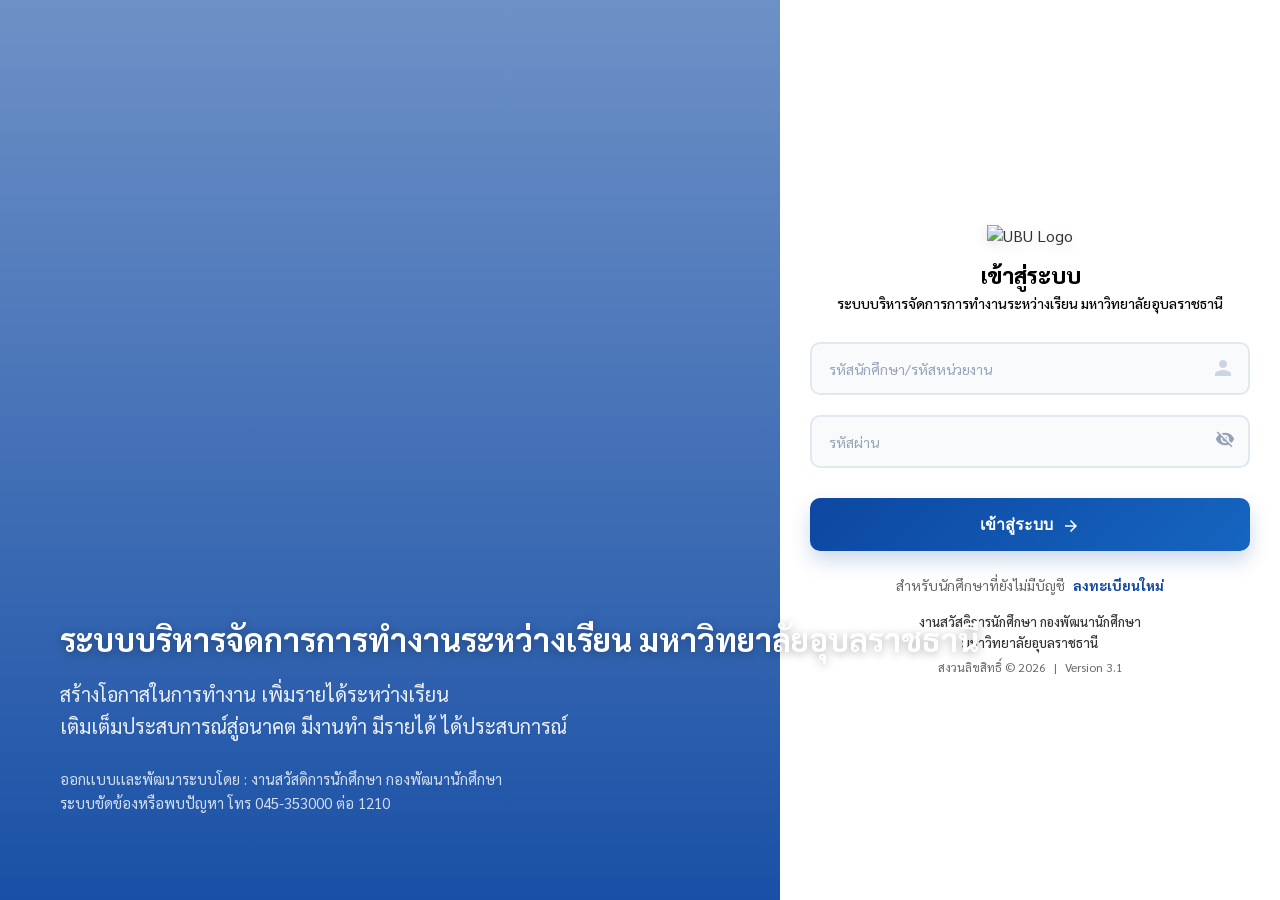
==== index.html @ 5b115738 "Add files via upload" ====
<!DOCTYPE html>
<html lang="th">
<head>
  <meta charset="UTF-8">
  <meta name="viewport" content="width=device-width, initial-scale=1.0">
  <title>ระบบบริหารจัดการการทำงานระหว่างเรียน มหาวิทยาลัยอุบลราชธานี</title>
  <link href="https://fonts.googleapis.com/css2?family=Sarabun:wght@300;400;500;600;700&display=swap" rel="stylesheet">
  <link href="https://fonts.googleapis.com/icon?family=Material+Icons" rel="stylesheet">
  <link rel="stylesheet" href="./assets/css/styles.css">
  <script src="https://cdn.jsdelivr.net/npm/sweetalert2@11"></script>
</head>
<body>
<div id="customLoader">
<div class="loader-box">
<div class="loader-text">ระบบกำลังประมวลผล กรุณารอสักครู่</div>
<div class="loader-track">
<div class="loader-bar"></div>
</div>
</div>
</div>
<div id="authLayout" style="display: none;">
<div class="login-wrapper">
<div class="login-image-side">
<div class="login-image-text">
<h1 style="font-size: 32px; line-height: 1.2; white-space: nowrap;">ระบบบริหารจัดการการทำงานระหว่างเรียน มหาวิทยาลัยอุบลราชธานี</h1>
<p style="font-size: 20px; margin-bottom: 25px;">
          สร้างโอกาสในการทำงาน เพิ่มรายได้ระหว่างเรียน <br/>เติมเต็มประสบการณ์สู่อนาคต มีงานทำ มีรายได้ ได้ประสบการณ์
        </p>
<p style="font-size: 15px; opacity: 0.8; margin-bottom: 25px;">
          ออกเเบบเเละพัฒนาระบบโดย : งานสวัสดิการนักศึกษา กองพัฒนานักศึกษา<br/>ระบบขัดข้องหรือพบปัญหา โทร 045-353000 ต่อ 1210
        </p>
<div>
</div>
</div>
</div>
<div class="login-form-side">
<div class="section active login-form-container" id="loginSection">
<div class="login-header">
<img alt="UBU Logo" class="login-logo" src="https://lh3.googleusercontent.com/d/1RZyiY78Czi9T7-gZjUfAJ6yCHCLRI7UK"/>
<h2 class="login-title" style="color: #000000; font-size: 22px; margin-bottom: 5px;">
            เข้าสู่ระบบ
          </h2>
<p class="login-subtitle" style="color: #000000; font-weight: 500; margin-top: 0; opacity: 1;">
            ระบบบริหารจัดการการทำงานระหว่างเรียน มหาวิทยาลัยอุบลราชธานี
          </p>
</div>
<form id="loginForm">
<div class="floating-input-group">
<input autocomplete="off" class="floating-input" id="loginStudentId" placeholder=" " required="" type="text"/>
<label class="floating-label">รหัสนักศึกษา/รหัสหน่วยงาน</label>
<i class="material-icons" style="position: absolute; right: 15px; top: 14px; color: #cbd5e1;">person</i>
</div>
<div class="floating-input-group">
<input class="floating-input" id="loginPassword" placeholder=" " required="" type="password"/>
<label class="floating-label">รหัสผ่าน</label>
<i class="material-icons toggle-password" onclick="togglePassword('loginPassword', this)" style="position: absolute; right: 15px; top: 14px; color: #94a3b8; cursor: pointer;">visibility_off</i>
</div>
<button class="btn-login-new" type="submit">
            เข้าสู่ระบบ <i class="material-icons" style="vertical-align: middle; font-size: 18px; margin-left: 5px;">arrow_forward</i>
</button>
</form>
<div class="login-footer" style="color: #000000;">
<span style="color: #666;">สำหรับนักศึกษาที่ยังไม่มีบัญชี</span>

<a href="#" id="showSignup" onclick="document.getElementById('checkEligibleId').value=''; showSection('checkEligibilitySection'); return false;" style="margin-left: 5px; color: var(--secondary-color);">ลงทะเบียนใหม่</a>
<br/><br/>
<div style="font-size: 13px; color: #333; line-height: 1.6; font-weight: 500;">
            งานสวัสดิการนักศึกษา กองพัฒนานักศึกษา<br/>
            มหาวิทยาลัยอุบลราชธานี
          </div>
<div style="font-size: 12px; color: #666; margin-top: 5px;">
            สงวนลิขสิทธิ์ © 2026 <span style="margin: 0 5px;">|</span> Version 3.1 
          </div>
</div>
<div id="publicPrContainer"></div>
</div>
<div class="section login-form-container" id="otpSection" style="display: none; max-width: 450px;">
<div class="login-header">
<div style="background: #e3f2fd; width: 60px; height: 60px; border-radius: 50%; display: flex; align-items: center; justify-content: center; margin: 0 auto 15px auto;">
<i class="material-icons" style="font-size: 32px; color: #0d47a1;">mark_email_read</i>
</div>
<h2 class="login-title" style="font-size: 22px;">ยืนยันรหัสความปลอดภัย</h2>
<p class="login-subtitle">
              ระบบได้ส่งรหัส OTP 6 หลัก ไปที่อีเมลที่ท่านลงทะเบียนใช้งาน<br/>
<strong id="otpEmailHint" style="color: #0d47a1; font-size: 15px;"></strong>
</p>
</div>
<form id="otpForm">
<div class="floating-input-group" style="margin-bottom: 30px;">
<input autocomplete="off" class="floating-input" id="otpCodeInput" maxlength="6" oninput="this.value = this.value.replace(/[^0-9]/g, '')" pattern="[0-9]{6}" placeholder=" " required="" style="text-align: center; font-size: 24px; letter-spacing: 8px; font-weight: bold;" type="text"/>
<label class="floating-label" style="left: 50%; transform: translateX(-50%); background: #fff; padding: 0 10px;">รหัส OTP 6 หลัก</label>
</div>
<button class="btn-login-new" id="btnVerifyOtp" type="submit">
<i class="material-icons" style="vertical-align: middle; font-size: 18px; margin-right: 5px;">verified</i> ยืนยันเข้าสู่ระบบ
            </button>
</form>
<div class="login-footer" style="margin-top: 25px; display: flex; flex-direction: column; align-items: center; gap: 15px; width: 100%;">
<div style="font-size: 14px;">
<span style="color: #64748b;">ไม่ได้รับอีเมลรหัส OTP?</span>
<a href="#" id="resendOtpBtn" onmouseout="this.style.backgroundColor='#e3f2fd'" onmouseover="this.style.backgroundColor='#bbdefb'" style="margin-left: 5px; color: var(--secondary-color); font-weight: 700; text-decoration: none; padding: 4px 10px; border-radius: 20px; background-color: #e3f2fd; transition: all 0.2s;">
                ส่งรหัสอีกครั้ง
              </a>
</div>
<a href="#" onclick="showSection('loginSection'); return false;" onmouseout="this.style.color='#64748b'" onmouseover="this.style.color='var(--secondary-color)'" style="color: #64748b; font-size: 14px; text-decoration: none; display: inline-flex; align-items: center; gap: 4px; font-weight: 600; transition: color 0.2s;">
<i class="material-icons" style="font-size: 18px;">arrow_back</i> กลับหน้าเข้าสู่ระบบ
            </a>
<div onmouseout="this.style.boxShadow='none'" onmouseover="this.style.boxShadow='0 2px 8px rgba(0,0,0,0.05)'" style="margin-top: 10px; width: 100%; padding: 12px 15px; background-color: #f8fafc; border: 1px dashed #cbd5e1; border-radius: 10px; text-align: center; box-sizing: border-box; transition: box-shadow 0.3s;">
<div style="font-size: 13px; color: #475569; line-height: 1.6;">
<div style="display: flex; align-items: center; justify-content: center; gap: 5px; color: #334155; font-weight: 700; margin-bottom: 2px;">
<i class="material-icons" style="font-size: 16px; color: var(--secondary-color);">support_agent</i> 
                  ต้องการความช่วยเหลือ
                </div>
                หากไม่สามารถดำเนินการได้ กรุณาติดต่อเจ้าหน้าที่<br/>
<span style="font-weight: 700; color: #1e293b; font-size: 14px;">โทร 045-353000 ต่อ 1210</span>
</div>
</div>
</div>
</div>
<div class="section login-form-container" id="checkEligibilitySection" style="display: none; max-width: 380px !important; margin: auto;">
<div class="login-header" style="border-bottom: 1px solid #f1f5f9; padding-bottom: 20px; margin-bottom: 25px;">
<div style="background: #eff6ff; width: 60px; height: 60px; border-radius: 50%; display: flex; align-items: center; justify-content: center; margin: 0 auto 15px auto;">
<i class="material-icons" style="font-size: 32px; color: #1e3a8a;">verified_user</i>
</div>
<h2 class="login-title" style="font-size: 22px;">ตรวจสอบสิทธิ์</h2>
<p class="login-subtitle" style="margin-top: 8px;">กรุณาระบุรหัสนักศึกษาเพื่อตรวจสอบสิทธิ์ก่อนลงทะเบียน</p>
</div>
<form id="eligibilityForm">
<div class="floating-input-group">
<input class="floating-input" id="checkEligibleId" placeholder=" " required="" style="text-align: center; font-weight: bold; font-size: 16px; letter-spacing: 1px; padding-left: 16px;" type="text"/>
<label class="floating-label" style="left: 50%; transform: translateX(-50%); background: #fff; padding: 0 5px;">รหัสนักศึกษา 11 หลัก</label>
</div>
<button class="btn-login-new" style="margin-top: 5px;" type="submit">
<i class="material-icons" style="vertical-align: middle; font-size: 18px; margin-right: 4px;">search</i> ตรวจสอบสิทธิ์
            </button>
</form>
<div class="login-footer">
<a href="#" onclick="showSection('loginSection'); return false;" style="color: #64748b; display: inline-flex; align-items: center; gap: 4px; transition: color 0.2s;">
<i class="material-icons" style="font-size: 16px;">arrow_back</i> กลับหน้าเข้าสู่ระบบ
            </a>
</div>
</div>
<div class="section login-form-container" id="signupSection" style="display: none; max-width: 600px;">
<div class="login-header">
<h2 class="login-title">ลงทะเบียนขอสิทธิ์ใช้งาน</h2>
<p class="login-subtitle">กรอกข้อมูลเพื่อสร้างบัญชีผู้ใช้งาน</p>
</div>
<form id="signupForm">
<div class="signup-grid">
<div>
<div class="floating-input-group">
<select class="floating-input" id="signupPrefix" required="">
<option disabled="" selected="" value=""></option>
<option value="นาย">นาย</option>
<option value="นาง">นาง</option>
<option value="นางสาว">นางสาว</option>
</select>
<label class="floating-label">คำนำหน้า</label>
</div>
</div>
<div>
<div class="floating-input-group">
<input class="floating-input" id="signupGmail" placeholder=" " required="" type="email"/>
<label class="floating-label">บัญชีอีเมล</label>
</div>
</div>
<div>
<div class="floating-input-group">
<input class="floating-input" id="signupFirstName" placeholder=" " required="" type="text"/>
<label class="floating-label">ชื่อตัว (ไม่ระบุคำนำหน้านาม)</label>
</div>
</div>
<div>
<div class="floating-input-group">
<input class="floating-input" id="signupLastName" placeholder=" " required="" type="text"/>
<label class="floating-label">นามสกุล</label>
</div>
</div>
<div>
<div class="floating-input-group">
<input class="floating-input" id="signupStudentId" placeholder=" " readonly="" required="" style="background-color: #f1f5f9;" type="text"/>
<label class="floating-label">รหัสนักศึกษา</label>
</div>
</div>
<div>
<div class="floating-input-group">
<input class="floating-input" id="signupPhone" pattern="[0-9]{10}" placeholder=" " required="" type="tel"/>
<label class="floating-label">เบอร์โทรศัพท์ (10 หลัก)</label>
</div>
</div>
<div class="full-width">
<div class="floating-input-group">
<select class="floating-input" id="signupFaculty" required="">
<option disabled="" selected="" value=""></option>
<option value="เกษตรศาสตร์">เกษตรศาสตร์</option>
<option value="วิทยาศาสตร์">วิทยาศาสตร์</option>
<option value="วิศวกรรมศาสตร์">วิศวกรรมศาสตร์</option>
<option value="ศิลปศาสตร์">ศิลปศาสตร์</option>
<option value="เภสัชศาสตร์">เภสัชศาสตร์</option>
<option value="บริหารศาสตร์">บริหารศาสตร์</option>
<option value="พยาบาลศาสตร์">พยาบาลศาสตร์</option>
<option value="ศิลปประยุกต์และสถาปัตยกรรมศาสตร์">ศิลปประยุกต์และสถาปัตยกรรมศาสตร์</option>
<option value="นิติศาสตร์">นิติศาสตร์</option>
<option value="รัฐศาสตร์">รัฐศาสตร์</option>
<option value="ศึกษาศาสตร์">ศึกษาศาสตร์</option>
<option value="วิทยาลัยแพทยศาสตร์และการสาธารณสุข">วิทยาลัยแพทยศาสตร์และการสาธารณสุข</option>
</select>
<label class="floating-label">คณะ</label>
</div>
</div>
<div class="full-width">
<div class="floating-input-group">
<input class="floating-input" id="signupPassword" placeholder=" " required="" type="password"/>
<label class="floating-label">กำหนดรหัสผ่านเข้าใช้งาน</label>
</div>
</div>
</div>
<button class="btn-login-new" style="background: linear-gradient(135deg, #2e7d32 0%, #43a047 100%);" type="submit">
<i class="material-icons" style="vertical-align: middle;">check_circle</i> ยืนยันการสมัคร
            </button>
</form>
<div class="login-footer">
<a href="#" id="showLogin" onclick="showSection('loginSection'); return false;" style="color: #666;">
<i class="material-icons" style="vertical-align: middle; font-size: 16px;">arrow_back</i> ยกเลิก / กลับหน้าเข้าสู่ระบบ
            </a>
</div>
</div>
</div>
</div>
</div>
<div id="protectedAppMount"></div>
<script src="./assets/js/config.js"></script>
<script src="./assets/js/api.js"></script>
<script src="./assets/js/login.js?v=20261114-report-print-api-v13"></script>
</body>
</html>
---- assets/css/styles.css ----
/* Toggle Switch Style (ปุ่มเปิด-ปิดของแอดมิน) */
  .switch { position: relative; display: inline-block; width: 50px; height: 28px; }
  .switch input { opacity: 0; width: 0; height: 0; }
  .slider { position: absolute; cursor: pointer; top: 0; left: 0; right: 0; bottom: 0; background-color: #ccc; transition: .4s; border-radius: 34px; }
  .slider:before { position: absolute; content: ""; height: 20px; width: 20px; left: 4px; bottom: 4px; background-color: white; transition: .4s; border-radius: 50%; }
  input:checked + .slider { background-color: #2196F3; }
  input:checked + .slider:before { transform: translateX(22px); }

  /* Rating Table Style */
  .rating-table { width: 100%; border-collapse: collapse; margin-bottom: 20px; }
  .rating-table th, .rating-table td { border-bottom: 1px solid #eee; padding: 12px; text-align: center; }
  .rating-table th { background: #f8f9fa; font-size: 13px; color: #555; }
  .rating-table td.question-cell { text-align: left; font-weight: 500; color: #333; }
  .rating-radio { transform: scale(1.2); cursor: pointer; }
    /* --- Mobile Timekeeping Design --- */

/* ซ่อน List มือถือเมื่ออยู่หน้าจอใหญ่ */
.mobile-time-list {
    display: none; 
}

/* ปรับปรุงฟอร์มลงเวลาให้เรียงแนวตั้งบนมือถือ */
@media (max-width: 768px) {
    /* ซ่อนตาราง Desktop */
    #timeLogTable {
        display: none;
    }

    /* แสดง List มือถือ */
    .mobile-time-list {
        display: block;
    }

    /* ปรับฟอร์มกรอกข้อมูล */
    #attendanceBox > div {
        grid-template-columns: 1fr !important; /* เรียง input ลงมา */
        gap: 15px !important;
    }
    
    #timeInputContainer > div {
        grid-template-columns: 1fr !important;
    }

    /* การ์ดวันที่ (Header ของแต่ละวัน) */
    .mobile-date-header {
        background: #e3f2fd;
        color: #0d47a1;
        padding: 10px 15px;
        border-radius: 8px;
        margin-top: 20px;
        margin-bottom: 10px;
        font-weight: bold;
        display: flex;
        justify-content: space-between;
        align-items: center;
        box-shadow: 0 2px 4px rgba(0,0,0,0.05);
    }

    /* การ์ดรายการลงเวลา */
    .mobile-time-card {
        background: #fff;
        border: 1px solid #eee;
        border-radius: 10px;
        padding: 15px;
        margin-bottom: 12px;
        position: relative;
        box-shadow: 0 2px 5px rgba(0,0,0,0.03);
        border-left: 4px solid var(--secondary-color);
    }

    .mt-row {
        display: flex;
        justify-content: space-between;
        margin-bottom: 8px;
    }

    .mt-time {
        font-size: 16px;
        font-weight: bold;
        color: #333;
    }

    .mt-detail {
        font-size: 14px;
        color: #666;
        background: #f9f9f9;
        padding: 8px;
        border-radius: 6px;
        margin-bottom: 10px;
    }

    .mt-footer {
        display: flex;
        justify-content: space-between;
        align-items: center;
        border-top: 1px dashed #eee;
        padding-top: 10px;
    }

    .mt-amount {
        font-weight: bold;
        color: var(--secondary-color);
        font-size: 15px;
    }

    .mt-actions button {
        padding: 6px 12px !important;
        font-size: 13px !important;
        margin-left: 5px;
    }
}
/* --- CSS จัดระเบียบหน้าจอมือถือ (แบบครบเครื่อง: ชื่อระบบ + ข้อมูลตัวย่อ + ปุ่มไม่ตก) --- */
@media (max-width: 768px) {

    /* 1. จัดโครงสร้างหลัก Topbar */
    .topbar {
        display: flex !important;
        align-items: center !important;
        justify-content: space-between !important; /* ดันซ้าย-ขวาแยกกัน */
        padding: 0 8px !important; /* ลดขอบซ้ายขวา */
        height: 60px;
        gap: 5px; /* ระยะห่างระหว่างก้อนซ้ายกับก้อนขวา */
    }

    /* --- [ส่วนซ้าย: เมนู + ชื่อระบบ] --- */
    .topbar > div:first-child {
        display: flex !important;
        align-items: center !important;
        flex: 1; /* ให้กินพื้นที่ส่วนซ้าย */
        min-width: 0; /* สำคัญ! ให้หดได้ถ้าที่เต็ม */
        overflow: hidden;
    }

    .toggle-btn {
        padding: 0 5px 0 0 !important; /* ลดระยะห่างปุ่มเมนู */
        flex-shrink: 0;
    }

    .system-title {
        display: block !important; /* แสดงชื่อระบบแล้ว */
        font-size: 14px !important; /* ลดขนาดฟอนต์ */
        font-weight: 600 !important;
        white-space: nowrap;
        overflow: hidden;
        text-overflow: ellipsis; /* ถ้าชื่อระบบยาวเกินให้ขึ้น ... */
        margin-left: 5px !important;
        color: #1e3a8a; /* สีน้ำเงินเข้มให้ดูเด่น */
    }

    /* --- [ส่วนขวา: ข้อมูลผู้ใช้ + ปุ่มออก] --- */
    .user-profile {
        display: flex !important;
        align-items: center !important;
        justify-content: flex-end;
        gap: 8px;
        flex-shrink: 0; /* ห้ามส่วนขวาหดจนเละ */
        max-width: 55%; /* จำกัดพื้นที่ส่วนขวาไม่ให้เกินครึ่งจอ (เพื่อให้ชื่อระบบมีที่ยืน) */
    }

    /* ซ่อนไอคอนคนตัวใหญ่ */
    .user-profile > .material-icons {
        display: none !important;
    }

    /* กล่องข้อความ (ชื่อ + คณะ) */
    .user-profile div {
        display: flex !important;
        flex-direction: column !important;
        align-items: flex-end !important;
        overflow: hidden;
        min-width: 0;
    }

    /* ชื่อผู้ใช้ */
    .user-name {
        font-size: 12px !important;
        white-space: nowrap !important;
        overflow: hidden !important;
        text-overflow: ellipsis !important;
        max-width: 100%; /* ให้เต็มพื้นที่กล่อง */
    }

    /* ชื่อคณะ */
    #displayUserFaculty {
        display: block !important;
        font-size: 10px !important; /* ตัวเล็กหน่อย */
        color: #64748b;
        white-space: nowrap !important;
        overflow: hidden !important;
        text-overflow: ellipsis !important;
        max-width: 100%;
        margin-top: -2px; /* ดึงขึ้นให้ชิดชื่อ */
    }

    /* ปุ่มออกจากระบบ (ไอคอนวงกลม) */
    .btn-logout {
        font-size: 0 !important;
        padding: 0 !important;
        width: 32px !important; /* ปรับขนาดให้กระทัดรัด */
        height: 32px !important;
        border-radius: 50% !important;
        display: flex !important;
        align-items: center !important;
        justify-content: center !important;
        border: 1px solid #ffcdd2 !important;
        background-color: #ffebee !important;
        flex-shrink: 0 !important;
    }

    .btn-logout::before {
        content: 'logout';
        font-family: 'Material Icons';
        font-size: 16px !important;
        color: #c62828 !important;
    }
}
    /* สไตล์สำหรับชื่อคณะในตารางสถิติ */
.faculty-name-cell {
    cursor: pointer;
    color: #1e293b; /* สีข้อความปกติ (ออกโทนดำเทาเข้ม) */
    font-weight: 500;
    transition: all 0.2s ease;
    text-decoration: none !important; /* เอาขีดเส้นใต้ออกเด็ดขาด */
}

/* เอฟเฟกต์เมื่อเอาเมาส์ไปชี้ (Hover) */
.faculty-name-cell:hover {
    color: #0d47a1; /* เปลี่ยนเป็นสีน้ำเงินเมื่อชี้ */
    background-color: #f1f5f9; /* เพิ่มสีพื้นหลังจางๆ ให้รู้ว่ากดได้ */
    padding-left: 15px; /* เพิ่มลูกเล่นขยับนิดหน่อย */
}
    /* --- CSS สำหรับการพิมพ์แบบต่อเนื่อง (Multi-page Table) --- */
@media print {
    /* สั่งให้ thead แสดงซ้ำทุกหน้า */
    thead { 
        display: table-header-group !important; 
    }
    
    /* ป้องกันแถวถูกตัดครึ่ง */
    tr { 
        page-break-inside: avoid; 
    }
    
    /* ส่วนลายเซ็นห้ามถูกตัดครึ่ง และให้เกาะกลุ่มกัน */
    .signature-block {
        page-break-inside: avoid;
        margin-top: 30px;
    }

    /* ปรับระยะขอบกระดาษให้พอดี */
    @page { 
        margin: 1cm; 
        size: A4 portrait;
    }
    
    /* ซ่อน UI ระบบ */
    body * { visibility: hidden; }
    #printTimeSheetArea, #printTimeSheetArea * { 
        visibility: visible; 
    }
    #printTimeSheetArea {
        position: absolute;
        left: 0;
        top: 0;
        width: 100%;
        padding: 0;
        margin: 0;
    }
}
    /*------------------------------------------------------ Forecasting Specific Styles */
.fc-row-actual { background-color: #fff; }
.fc-row-forecast { background-color: #f9fbfd; color: #555; font-style: italic; }

.trend-badge {
    font-size: 11px; padding: 2px 6px; border-radius: 4px; font-weight: 600;
}
.trend-actual { background: #e3f2fd; color: #1565c0; border: 1px solid #bbdefb; }
.trend-forecast { background: #f3e5f5; color: #7b1fa2; border: 1px solid #e1bee7; }

/* Table Numbers Alignment */
#forecastTable td:nth-child(3), 
#forecastTable td:nth-child(4), 
#forecastTable td:nth-child(5) {
    font-family: 'Courier New', Courier, monospace; /* Monospace for number alignment */
    font-weight: 600;
    font-size: 13px;
}
    /* Stats Card Grid */
.stats-summary-grid {
    display: grid; grid-template-columns: repeat(auto-fit, minmax(200px, 1fr)); gap: 15px;
}
.summary-card {
    background: #fff; padding: 15px; border-radius: 8px; border: 1px solid #eee;
    display: flex; align-items: center; gap: 15px; box-shadow: 0 2px 5px rgba(0,0,0,0.05);
}
.sc-icon {
    width: 50px; height: 50px; border-radius: 50%; display: flex; align-items: center; justify-content: center;
}
.sc-info h4 { margin: 0; font-size: 13px; color: #777; }
.sc-info .num { margin: 0; font-size: 20px; font-weight: bold; color: #333; }

/* Progress Bar */
.progress-container { background: #eee; height: 6px; border-radius: 3px; width: 100%; margin-top: 5px; overflow: hidden; }
.progress-bar { height: 100%; transition: width 0.5s; }

    /* --- CSS สำหรับหน้าคู่มือ (Manual) --- */
.manual-grid {
    display: grid;
    grid-template-columns: repeat(auto-fit, minmax(280px, 1fr));
    gap: 30px;
    padding: 20px;
}

.manual-card {
    background: #fff;
    border: 1px solid #e0e0e0;
    border-radius: 16px;
    padding: 30px 20px;
    text-align: center;
    text-decoration: none; /* ลบเส้นใต้ลิงก์ */
    color: #333;
    transition: all 0.3s cubic-bezier(0.25, 0.8, 0.25, 1);
    position: relative;
    overflow: hidden;
    display: flex;
    flex-direction: column;
    align-items: center;
    height: 100%;
}

.manual-card:hover {
    transform: translateY(-8px);
    box-shadow: 0 15px 30px rgba(0,0,0,0.1);
    border-color: transparent;
}

.manual-icon-bg {
    width: 80px;
    height: 80px;
    border-radius: 50%;
    display: flex;
    align-items: center;
    justify-content: center;
    margin-bottom: 20px;
    font-size: 40px;
    transition: transform 0.3s;
}

.manual-card:hover .manual-icon-bg {
    transform: scale(1.1);
}

.manual-card h3 {
    margin: 0 0 10px 0;
    font-size: 20px;
    font-weight: 700;
}

.manual-card p {
    font-size: 14px;
    color: #666;
    line-height: 1.6;
    margin-bottom: 25px;
    flex-grow: 1;
}

.manual-btn {
    padding: 10px 20px;
    border-radius: 30px;
    font-size: 14px;
    font-weight: 600;
    display: flex;
    align-items: center;
    gap: 5px;
    transition: all 0.3s;
}

/* สีเฉพาะแต่ละการ์ด */
/* นักศึกษา - สีเขียว/ส้ม */
.manual-student .manual-icon-bg { background: #fff3e0; color: #f57c00; }
.manual-student h3 { color: #f57c00; }
.manual-student .manual-btn { background: #fff3e0; color: #f57c00; }
.manual-student:hover .manual-btn { background: #f57c00; color: #fff; }

/* หน่วยงาน - สีน้ำเงิน */
.manual-staff .manual-icon-bg { background: #e3f2fd; color: #1976D2; }
.manual-staff h3 { color: #1976D2; }
.manual-staff .manual-btn { background: #e3f2fd; color: #1976D2; }
.manual-staff:hover .manual-btn { background: #1976D2; color: #fff; }

/* แอดมิน - สีเทาเข้ม/กรมท่า */
.manual-admin .manual-icon-bg { background: #eceff1; color: #37474f; }
.manual-admin h3 { color: #37474f; }
.manual-admin .manual-btn { background: #eceff1; color: #37474f; }
.manual-admin:hover .manual-btn { background: #37474f; color: #fff; }
    /* --- เพิ่มลายน้ำ (Watermark) ให้ฝั่งฟอร์ม --- */
.login-form-side {
  position: relative; /* เพื่อให้จัดตำแหน่งลายน้ำได้ */
  /* ใช้รูปเกี่ยวกับการทำงาน/การเขียนหนังสือ */
  background-color: #ffffff; 
  overflow: hidden; /* ป้องกันภาพล้น */
}



/* ดันกล่องฟอร์มขึ้นมาอยู่เหนือลายน้ำ */
.login-form-container {
  position: relative;
  z-index: 1; 
  /* เพิ่มพื้นหลังขาวจางๆ หลังกล่องฟอร์มเพื่อให้ตัวหนังสือชัดเจนที่สุด (ถ้าต้องการ) */
  /* background-color: rgba(255, 255, 255, 0.85); */
  /* padding: 30px; */
  /* border-radius: 20px; */
}
    /* --- New Login Split Screen Design --- */
  .login-wrapper {
    display: flex;
    min-height: 100vh;
    width: 100%;
    background-color: #fff;
    font-family: 'Sarabun', sans-serif;
    overflow: hidden;
  }

.login-image-side {
    flex: 1; /* เปลี่ยนเป็น 1 เพื่อให้รูปภาพยืดเต็มพื้นที่ที่เหลือทั้งหมด */
    
    /* URL รูปภาพของคุณ */
    background-image: url('https://lh3.googleusercontent.com/d/1FxW8MP7fSNMPHR_Gwew7nCy9ZG9c5sEz'); 
    background-size: cover;
    background-position: center center;
    position: relative;
    display: flex;
    flex-direction: column;
    justify-content: flex-end; /* ดันข้อความลงล่าง */
    padding: 60px;
    color: white;
  }

  /* สร้างเลเยอร์สีน้ำเงินทับรูปภาพ (Overlay) */
  .login-image-side::before {
    content: '';
    position: absolute;
    top: 0; left: 0; right: 0; bottom: 0;
    
    /* ปรับเฉดสีน้ำเงินตรงนี้ (rgba) ค่า 0.8 คือความทึบ (ปรับได้ 0.1-1.0) */
    background: linear-gradient(to bottom, rgba(13, 71, 161, 0.6), rgba(13, 71, 161, 0.95));
    
    z-index: 1;
  }

  .login-image-text {
    position: relative;
    z-index: 2;
    max-width: 600px;
    animation: fadeInUp 0.8s ease-out;
  }

  .login-image-text h1 {
    font-size: 3rem;
    font-weight: 700;
    margin-bottom: 15px;
    line-height: 1.2;
    text-shadow: 0 2px 10px rgba(0,0,0,0.3);
  }

  .login-image-text p {
    font-size: 1.1rem;
    opacity: 0.9;
    line-height: 1.6;
  }

/* ฝั่งขวา: พื้นที่สีขาวของฟอร์ม */
  .login-form-side {
    /* ลบ flex: 0.8 ออก เพื่อไม่ให้มันกว้างตาม % หน้าจอ */
    width: 100%;
    max-width: 500px; /* ล็อกความกว้างฝั่งสีขาวไว้ที่ 500px ให้พอดีตัวฟอร์ม */
    flex-shrink: 0; /* ป้องกันไม่ให้ฝั่งขวาหดตัว */
    
    display: flex;
    flex-direction: column;
    padding: 40px 30px;
    background-color: #ffffff;
    position: relative;
    overflow-y: auto; /* ให้เลื่อนลงได้เมื่อมีประกาศยาวๆ */
    max-height: 100vh;
  }

/* ตัวกล่องฟอร์มด้านใน */
  .login-form-container {
    width: 100%;
    margin: auto 0; /* ดันให้อยู่กึ่งกลางแนวตั้งเสมออย่างปลอดภัย ป้องกันฟอร์มตกขอบบน */
    animation: fadeIn 1s ease-out;
  }
  .login-header {
    text-align: center;
    margin-bottom: 30px;
  }

  .login-logo {
    width: 80px;
    height: auto;
    margin-bottom: 15px;
    filter: drop-shadow(0 4px 6px rgba(0,0,0,0.1));
  }

  .login-title {
    font-size: 24px;
    font-weight: 800;
    color: #1e293b;
    margin: 0;
    border-bottom: none !important; /* เพิ่มบรรทัดนี้: ลบเส้นใต้ */
    padding-bottom: 0 !important;   /* เพิ่มบรรทัดนี้: ลบระยะห่างเส้นใต้ */
  }

  .login-subtitle {
    font-size: 14px;
    color: #64748b;
    margin-top: 5px;
  }

  /* Input Design */
  .floating-input-group {
    position: relative;
    margin-bottom: 20px;
  }

  .floating-input {
    width: 100%;
    padding: 14px 16px;
    padding-right: 40px;
    border: 2px solid #e2e8f0;
    border-radius: 10px;
    font-size: 16px;
    font-family: 'Sarabun', sans-serif;
    outline: none;
    transition: all 0.3s;
    background: #f8fafc;
    color: #334155;
  }

  .floating-input:focus {
    border-color: #0d47a1;
    background: #fff;
    box-shadow: 0 0 0 4px rgba(13, 71, 161, 0.1);
  }

  /* Label ลอย */
  .floating-label {
    position: absolute;
    left: 14px;
    top: 50%;
    transform: translateY(-50%);
    background: transparent;
    padding: 0 5px;
    font-size: 14px;
    color: #94a3b8;
    pointer-events: none;
    transition: all 0.2s;
  }

  .floating-input:focus ~ .floating-label,
  .floating-input:not(:placeholder-shown) ~ .floating-label,
  .floating-input:valid ~ .floating-label { /* เพิ่ม valid เพื่อรองรับ select */
    top: 0;
    font-size: 12px;
    color: #0d47a1;
    background: #fff;
    font-weight: 600;
  }

  /* ปุ่ม Login/Signup */
  .btn-login-new {
    width: 100%;
    padding: 14px;
    background: linear-gradient(135deg, #0d47a1 0%, #1565c0 100%);
    color: white;
    border: none;
    border-radius: 10px;
    font-size: 16px;
    font-weight: 700;
    cursor: pointer;
    box-shadow: 0 10px 20px rgba(13, 71, 161, 0.2);
    transition: transform 0.2s, box-shadow 0.2s;
    margin-top: 10px;
  }

  .btn-login-new:hover {
    transform: translateY(-2px);
    box-shadow: 0 15px 30px rgba(13, 71, 161, 0.3);
  }

  /* ลิงก์ด้านล่าง */
  .login-footer {
    margin-top: 25px;
    text-align: center;
    font-size: 14px;
    color: #64748b;
  }

  .login-footer a {
    color: #0d47a1;
    text-decoration: none;
    font-weight: 700;
  }

  /* Grid สำหรับฟอร์มสมัครสมาชิก */
  .signup-grid {
    display: grid;
    grid-template-columns: 1fr 1fr;
    gap: 15px;
  }
  .full-width {
    grid-column: span 2;
  }

/* Mobile Responsive */
  @media (max-width: 900px) {
    .login-wrapper { flex-direction: column; }
    .login-image-side { display: none; }
    .login-form-side { 
        padding: 20px; 
        max-width: 100%; /* คืนค่าให้เต็มจอในมือถือ */
        min-height: 100vh; /* บังคับสูงเต็มจอ */
    }
    .signup-grid { grid-template-columns: 1fr; }
    .full-width { grid-column: span 1; }
  }

  @keyframes fadeInUp { from { opacity: 0; transform: translateY(20px); } to { opacity: 1; transform: translateY(0); } }
  @keyframes fadeIn { from { opacity: 0; } to { opacity: 1; } }
    /* --- ปรับปรุงโครงสร้างตาราง (แก้ปัญหาตารางเบี้ยว) --- */

/* 1. บังคับโครงสร้างตารางให้คงที่ (สำคัญมาก!) */
#recordDisbursementTable {
    width: 100%;
    table-layout: fixed; /* คำสั่งนี้จะบังคับให้ความกว้างคอลัมน์ไม่ดิ้นตามข้อความ */
    border-collapse: separate;
    border-spacing: 0;
}

/* 2. กำหนดความกว้างของแต่ละคอลัมน์ให้ชัดเจน */

/* คอลัมน์ที่ 1: Checkbox (ให้กว้าง 50px เสมอ) */
#recordDisbursementTable th:nth-child(1),
#recordDisbursementTable td:nth-child(1) {
    width: 50px;       /* ความกว้างตายตัว */
    min-width: 50px;   /* ห้ามหดเล็กกว่านี้ */
    max-width: 50px;   /* ห้ามขยายใหญ่กว่านี้ */
    text-align: center;
    vertical-align: middle;
    padding: 10px 0;   /* ลด padding ด้านข้างเพื่อให้ checkbox อยู่กลางเป๊ะ */
}

/* คอลัมน์ที่ 2: ชื่องาน (ให้พื้นที่เยอะที่สุด) */
#recordDisbursementTable th:nth-child(2),
#recordDisbursementTable td:nth-child(2) {
    width: 35%;
    vertical-align: middle;
}

/* คอลัมน์ที่ 3: หน่วยงาน */
#recordDisbursementTable th:nth-child(3),
#recordDisbursementTable td:nth-child(3) {
    width: 20%;
    vertical-align: middle;
}

/* คอลัมน์ที่ 4: จำนวนรายการ */
#recordDisbursementTable th:nth-child(4),
#recordDisbursementTable td:nth-child(4) {
    width: 10%;
    text-align: center;
    vertical-align: middle;
}

/* คอลัมน์ที่ 5: ยอดเงิน */
#recordDisbursementTable th:nth-child(5),
#recordDisbursementTable td:nth-child(5) {
    width: 15%;
    text-align: right;
    vertical-align: middle;
    font-weight: bold;
    color: var(--secondary-color);
}

/* คอลัมน์ที่ 6: สถานะ (ความกว้างที่เหลือ) */
#recordDisbursementTable th:nth-child(6),
#recordDisbursementTable td:nth-child(6) {
    width: auto; /* ให้กินพื้นที่ที่เหลือ */
    text-align: center;
    vertical-align: middle;
}

/* 3. จัดการการตัดคำ (เผื่อชื่องานยาวเกิน) */
#recordDisbursementTable td {
    white-space: normal; /* ให้ตัดบรรทัดได้ */
    word-wrap: break-word; /* ตัดคำถ้ายาวเกินช่อง */
    border-bottom: 1px solid #eee;
    padding: 12px 10px;
}
    /* --- ปรับปรุงส่วน Filter Bar (แถบเลือกหน่วยงาน) --- */
#recordActionArea {
    background: linear-gradient(to right, #ffffff, #f8f9fa); /* พื้นหลังขาวไล่เทาอ่อน */
    border: 1px solid #e2e8f0;
    border-radius: 12px; /* มุมมน */
    padding: 20px 25px;
    box-shadow: 0 4px 6px rgba(0,0,0,0.02); /* เงาบางๆ */
    display: flex;
    align-items: center; /* จัดให้อยู่กึ่งกลางแนวนอน */
    justify-content: space-between;
    gap: 20px;
    margin-bottom: 25px;
}

/* จัดกลุ่ม Label กับ Dropdown */
#recordActionArea > div:first-child {
    display: flex;
    align-items: center;
    gap: 15px;
    flex: 1; /* ให้ขยายเต็มพื้นที่ */
}

/* ป้ายกำกับ "เลือกหน่วยงาน" */
#recordActionArea label {
    font-weight: 700;
    color: #1e293b;
    font-size: 15px;
    white-space: nowrap;
    margin: 0 !important;
}

/* ตัว Dropdown */
#recordDeptFilter {
    width: 100%;
    max-width: 500px; /* จำกัดความกว้างไม่ให้ยาวเกินไป */
    padding: 10px 15px;
    border: 2px solid #cbd5e1;
    border-radius: 8px;
    font-size: 14px;
    color: #334155;
    background-color: #fff;
    cursor: pointer;
    transition: all 0.2s;
    margin: 0 !important;
}

#recordDeptFilter:focus {
    border-color: var(--secondary-color);
    outline: none;
    box-shadow: 0 0 0 3px rgba(13, 71, 161, 0.1);
}

/* ปุ่มปิดบัญชี */
#btnBulkClose {
    padding: 10px 25px;
    border-radius: 8px;
    font-weight: 600;
    font-size: 14px;
    display: flex;
    align-items: center;
    gap: 8px;
    box-shadow: 0 4px 10px rgba(40, 167, 69, 0.2);
    transition: transform 0.2s;
}

#btnBulkClose:hover:not(:disabled) {
    transform: translateY(-2px);
}
    /* --- Footer Design Styles --- */
.app-footer {
    background-color: #fff;
    border-top: 1px solid #e0e0e0; /* เส้นขอบด้านบน */
    padding: 30px 40px;
    margin-top: auto; /* ดัน Footer ลงล่างสุดเสมอ */
    font-family: 'Sarabun', sans-serif;
    box-shadow: 0 -2px 10px rgba(0,0,0,0.02);
}

.footer-container {
    display: flex;
    flex-wrap: wrap;
    justify-content: space-between;
    max-width: 1400px;
    margin: 0 auto;
}

/* คอลัมน์ทั่วไป */
.footer-col {
    flex: 1;
    padding: 0 20px;
    position: relative;
}

/* เส้นแบ่งระหว่างคอลัมน์ */
.footer-col:not(:last-child)::after {
    content: "";
    position: absolute;
    right: 0;
    top: 10%;
    height: 80%;
    width: 1px;
    background-color: #e0e0e0;
}

/* คอลัมน์ที่ 1: โลโก้และที่อยู่ */
.logo-section {
    display: flex;
    align-items: flex-start;
    gap: 15px;
}
.footer-logo img {
    width: 60px;
    height: auto;
}
.org-name {
    font-size: 16px;
    font-weight: bold;
    color: #333;
    margin-bottom: 5px;
}
.org-address {
    font-size: 14px;
    color: #666;
    line-height: 1.5;
}

/* คอลัมน์ที่ 2: ข้อมูลติดต่อ (Email/Phone) */
.contact-list {
    display: flex;
    flex-direction: column;
    gap: 15px;
}
.contact-item {
    display: flex;
    align-items: flex-start;
    gap: 12px;
}
.contact-item i {
    font-size: 20px;
    color: #333;
    margin-top: 2px;
}
.contact-label {
    font-size: 13px;
    font-weight: 600;
    color: #333;
    display: block;
}
.contact-value {
    font-size: 15px;
    color: var(--secondary-color); /* สีน้ำเงินธีมหลัก */
    font-weight: 600;
    text-decoration: none;
}
.contact-sub {
    font-size: 12px;
    color: #888;
    margin-left: 5px;
}

/* คอลัมน์ที่ 3: Line */
.line-section {
    display: flex;
    align-items: center;
    gap: 12px;
}
.line-icon {
    width: 40px;
    height: 40px;
    /* ใช้ SVG ของ Line หรือรูปภาพ */
    background-image: url('https://upload.wikimedia.org/wikipedia/commons/4/41/LINE_logo.svg');
    background-size: cover;
    border-radius: 8px;
}

/* Responsive: มือถือ */
@media (max-width: 900px) {
    .footer-container {
        flex-direction: column;
        gap: 30px;
    }
    .footer-col {
        padding: 0;
        border: none !important;
    }
    .footer-col::after {
        display: none; /* ซ่อนเส้นแบ่งในมือถือ */
    }
}
    /*................................... เพิ่มต่อจาก .btn-danger */
.btn-warning {
    background-color: #ffc107; /* สีเหลือง */
    color: #000; /* ตัวหนังสือสีดำ */
}
.btn-warning:hover {
    background-color: #e0a800; /* สีเหลืองเข้มตอนเอาเมาส์ชี้ */
}
/* [Block 3] CSS โหมดพิมพ์ทะเบียนประวัติ (Profile Print Mode) */
@media print {
    body.print-mode-profile #printProfileArea,
    body.print-mode-profile #printProfileArea * {
        visibility: visible !important;
    }
    body.print-mode-profile #printProfileArea {
        position: absolute; 
        left: 0; 
        top: 0; 
        width: 100%;
        display: block !important;
        background: white !important;
        padding: 40px; 
        margin: 0;
        border: none !important;
        box-shadow: none !important;
        z-index: 9999;
    }
    /* ซ่อนหน้ารายงานอื่นๆ */
    body.print-mode-profile #printTimeSheetArea, 
    body.print-mode-profile #printArea,
    body.print-mode-profile #printBudgetReportArea,
    body.print-mode-profile .sidebar,
    body.print-mode-profile .topbar,
    body.print-mode-profile .section { 
        display: none !important; 
    }
}
    /* --- CSS สำหรับ Popup เลือกสิทธิ์แบบใหม่ --- */
.role-grid {
    display: grid;
    grid-template-columns: repeat(3, 1fr);
    gap: 15px;
    margin-bottom: 20px;
}

.role-card {
    background: #fff;
    border: 2px solid #e0e0e0;
    border-radius: 12px;
    padding: 15px 10px;
    text-align: center;
    cursor: pointer;
    transition: all 0.2s ease-in-out;
    position: relative;
}

.role-card:hover {
    transform: translateY(-3px);
    box-shadow: 0 5px 15px rgba(0,0,0,0.1);
}

.role-card.active {
    border-color: var(--secondary-color);
    background-color: #e3f2fd;
}

/* ไอคอนในการ์ด */
.role-icon {
    font-size: 40px;
    margin-bottom: 10px;
    color: #757575;
}

.role-card.active .role-icon {
    color: var(--secondary-color);
}

/* ข้อความในการ์ด */
.role-label {
    font-size: 14px;
    font-weight: 600;
    color: #444;
}

.role-card.active .role-label {
    color: var(--secondary-color);
}

/* เอฟเฟกต์เฉพาะการ์ดแต่ละประเภท */
.role-card[data-role="admin"].active { border-color: #1e3a8a; background: #eef2ff; }
.role-card[data-role="admin"].active .role-icon { color: #1e3a8a; }

.role-card[data-role="unit"].active { border-color: #059669; background: #ecfdf5; }
.role-card[data-role="unit"].active .role-icon { color: #059669; }

.role-card[data-role="student"].active { border-color: #d97706; background: #fffbeb; }
.role-card[data-role="student"].active .role-icon { color: #d97706; }

/* Input Container */
.input-transition-box {
    background: #f8fafc;
    border: 1px dashed #cbd5e1;
    border-radius: 8px;
    padding: 15px;
    margin-top: 15px;
    display: none; /* ซ่อนไว้ก่อน */
    animation: fadeIn 0.3s ease-out;
}
    /* แถบแจ้งเตือนสถานะการสวมสิทธิ์ */
#impersonation-bar {
  display: none; /* ซ่อนไว้ก่อน */
  background-color: #f97316; /* สีส้ม */
  color: white;
  text-align: center;
  padding: 10px;
  position: fixed;
  top: 0;
  left: 0;
  width: 100%;
  z-index: 9999;
  box-shadow: 0 2px 4px rgba(0,0,0,0.2);
  font-family: 'Sarabun', sans-serif;
}

/* ปุ่มสำหรับ Admin กดเพื่อเปิดเมนู (วางไว้มุมขวาล่าง หรือใน Navbar ก็ได้) */
.admin-floating-btn {
  position: fixed;
  bottom: 20px;
  right: 20px;
  background-color: #1e3a8a; /* สีน้ำเงินทางการ */
  color: white;
  padding: 12px 20px;
  border-radius: 30px;
  box-shadow: 0 4px 6px rgba(0,0,0,0.3);
  cursor: pointer;
  z-index: 9990;
  font-weight: bold;
  transition: transform 0.2s;
  display: none; /* <--- สำคัญ! ต้องซ่อนไว้ก่อน */
}
.admin-floating-btn:hover {
  transform: scale(1.05);
}
    /* ปรับปรุง Card ให้กระชับขึ้น */
#userDashboardSection .card {
    border-radius: 12px; /* ความมนที่พอดี */
    padding: 20px !important; /* ลดระยะห่างภายในให้ดูไม่โหวงเหวง */
    margin-bottom: 20px;
    border: 1px solid #e2e8f0;
    box-shadow: 0 4px 6px -1px rgba(0, 0, 0, 0.1);
}

/* ปรับปรุงโปรไฟล์ให้ดูเป็นสัดส่วน */
.profile-summary {
    display: flex;
    align-items: center;
    gap: 25px; /* ระยะห่างระหว่างไอคอนกับข้อมูล */
    padding: 15px;
    background-color: #f8fafc;
    border-radius: 10px;
}

.profile-avatar-circle {
    width: 65px; /* ปรับขนาดให้เล็กลงแต่ดูเด่น */
    height: 65px;
    background: #0d47a1;
    color: white;
    border-radius: 50%;
    display: flex;
    align-items: center;
    justify-content: center;
    font-size: 32px;
}

.profile-details-grid {
    display: grid;
    grid-template-columns: 1fr 1fr 1.2fr; /* แบ่งคอลัมน์ให้ข้อมูลอยู่ระนาบเดียวกัน */
    gap: 15px;
    width: 100%;
}

.profile-info-item strong {
    display: block;
    font-size: 12px;
    color: #64748b;
    text-transform: uppercase;
    margin-bottom: 2px;
}

.profile-info-item span {
    font-size: 16px;
    font-weight: 700;
    color: #1e293b;
}
    
    /* จัดกล่องลายเซ็นให้อยู่ซ้าย-ขวา */
  .footer-signature {
    display: flex;
    justify-content: space-between;
    margin-top: 50px;
    font-family: "Sarabun", sans-serif; /* หรือฟอนต์ที่ท่านใช้ */
    line-height: 1.8;
  }

  .sign-box {
    text-align: center;
    width: 45%; /* ความกว้างของแต่ละก้อน */
  }

  /* คลาสสำหรับเส้นจุดไข่ปลา */
  .dotted-line {
    border-bottom: 1px dotted #000; /* สร้างจุดไข่ปลา */
    display: inline-block;
    height: 20px; /* ความสูงของบรรทัด */
    margin-bottom: 5px;
  }

  /* กำหนดความกว้างเฉพาะจุดได้ที่นี่ */
  .w-name { width: 220px; }      /* ความกว้างสำหรับชื่อ */
  .w-position { width: 300px; }  /* ความกว้างสำหรับตำแหน่ง (ขยายตามที่ขอ) *
    /* เพิ่ม CSS นี้ในส่วน <style> ของ index.html */

/* จัดช่องไฟระหว่างบรรทัดในส่วนลงนามให้พอดีกับการเซ็น (สูงประมาณ 2.5 ซม. ทางสายตา) */
.report-footer .clean-input-group {
    margin-bottom: 2.5cm; /* เว้นระยะห่าง */
}

/* ปรับระยะห่างระหว่างคำ "ลงชื่อ" กับ เส้นจุดไข่ปลา */
.report-footer span {
    vertical-align: bottom;
}
    /* ซ่อนแผงควบคุมสีเหลืองเมื่อสั่งพิมพ์ */
@media print {
    #reportPreviewArea .form-grid, 
    #reportPreviewArea button,
    #reportPreviewArea h4,
    #reportPreviewArea > div:first-child { 
        display: none !important; 
    }
    
    /* บังคับให้แสดงส่วนกระดาษ */
    #printArea {
        display: block !important;
        padding: 0 !important;
        margin: 0 !important;
        box-shadow: none !important;
        border: none !important;
    }
    
    /* จัดระยะขอบกระดาษ */
    @page {
        margin: 1.5cm;
        size: A4 portrait;
    }
}

.finance-month-card {
    background: #fff;
    border: 1px solid #e0e0e0;
    border-radius: 8px;
    margin-bottom: 15px;
    overflow: hidden;
    box-shadow: 0 2px 5px rgba(0,0,0,0.03);
    transition: all 0.3s;
}
.finance-month-header {
    background: #99d7f8;
    padding: 15px 20px;
    display: flex;
    justify-content: space-between;
    align-items: center;
    cursor: pointer;
    border-bottom: 1px solid transparent;
}
.finance-month-header:hover {
    background: #99d7f8;
}
.finance-month-header.expanded {
    background: var(--secondary-color);
    color: #fff;
    border-bottom: 1px solid #ccc;
}
.finance-month-title {
    font-size: 18px;
    font-weight: bold;
}
.finance-month-total {
    font-size: 16px;
    font-weight: 600;
}
.finance-details {
    display: none; /* ซ่อนไว้ก่อน */
    padding: 0;
    animation: fadeIn 0.3s;
}
.finance-details table {
    width: 100%;
    border-collapse: collapse;
}
.finance-details th {
    background: #eee;
    padding: 10px;
    text-align: left;
    font-size: 14px;
    color: #555;
}
.finance-details td {
    padding: 12px 10px;
    border-bottom: 1px solid #eee;
    font-size: 14px;
    vertical-align: top;
}
.finance-details tr:last-child td {
    border-bottom: none;
}
    /* เปลี่ยนเมาส์เป็นรูปมือเมื่อชี้ที่หัวข้อหลัก */
.parent-row {
    cursor: pointer;
}

/* เอฟเฟกต์เมื่อเอาเมาส์ชี้ที่หัวข้อหลัก */
.parent-row:hover {
    background-color: #bbdefb !important; /* สีฟ้าอ่อนเข้มขึ้นนิดนึง */
}

/* ไอคอนลูกศร */
.toggle-icon {
    display: inline-block;
    vertical-align: middle;
    margin-right: 5px;
}

    /* --- [ADD] CSS สำหรับตารางงบประมาณแบบมีลำดับชั้น และ Tabs --- */

/* Tabs สำหรับเลือกประเภทงบ */
.budget-tabs {
    display: flex;
    gap: 10px;
    margin-bottom: 20px;
    border-bottom: 2px solid #eee;
    padding-bottom: 10px;
}

.budget-tab-btn {
    padding: 10px 20px;
    border: none;
    background: none;
    font-size: 16px;
    font-weight: 600;
    color: #888;
    cursor: pointer;
    border-radius: 8px;
    transition: all 0.3s;
}

.budget-tab-btn.active {
    background: var(--secondary-color);
    color: #fff;
    box-shadow: 0 4px 10px rgba(13, 71, 161, 0.2);
}

/* ตารางแบบ Hierarchy */
.parent-row {
    background-color: #f8f9fa;
    cursor: pointer;
    transition: background 0.2s;
}
.parent-row:hover {
    background-color: #e2e6ea;
}
.parent-row td {
    font-weight: bold;
    color: var(--secondary-color);
    border-bottom: 2px solid #dee2e6 !important;
}

.child-row {
    display: none; /* ซ่อนก่อน */
    background-color: #fff;
    animation: fadeIn 0.3s;
}
.child-row.show {
    display: table-row;
}
.child-row td:first-child {
    padding-left: 40px; /* ย่อหน้าให้รู้ว่าเป็นลูก */
    position: relative;
}
.child-row td:first-child::before {
    content: '↳';
    position: absolute;
    left: 20px;
    color: #ccc;
}

.toggle-icon {
    display: inline-block;
    transition: transform 0.3s;
    vertical-align: middle;
    margin-right: 5px;
}
.parent-row.expanded .toggle-icon {
    transform: rotate(90deg);
}
    /* --- [UPDATE] CSS สำหรับหน้า Login และ Password Toggle --- */

/* ปรับแต่งกล่อง Login ให้ดูทันสมัยขึ้น มีเงานุ่มนวล */
.auth-box {
    background: rgba(255, 255, 255, 0.95);
    backdrop-filter: blur(10px); /* เอฟเฟกต์กระจก */
    border-radius: 20px; /* มุมมนกว่าเดิม */
    box-shadow: 0 20px 50px rgba(0, 0, 0, 0.15);
    border: 1px solid rgba(255, 255, 255, 0.5);
    width: 100%;
    max-width: 420px;
    overflow: hidden;
    position: relative;
    animation: slideUp 0.6s cubic-bezier(0.2, 0.8, 0.2, 1);
}

.auth-header-bg {
    background: linear-gradient(135deg, #fdfbfb 0%, #ebedee 100%);
    padding: 40px 30px 20px;
    text-align: center;
    border-bottom: none;
}

.auth-logo img {
    filter: drop-shadow(0 4px 6px rgba(0,0,0,0.1));
    transition: transform 0.3s;
}
.auth-logo img:hover {
    transform: scale(1.05);
}

/* ปรับ Input Group ให้รองรับไอคอนซ้อนด้านใน */
.modern-input-group {
    position: relative;
    margin-bottom: 25px;
}

.modern-input-group label {
    font-size: 14px;
    color: #495057;
    font-weight: 600;
    margin-bottom: 8px;
    display: block;
}

.input-wrapper {
    position: relative;
    display: flex;
    align-items: center;
}

.modern-input-group input {
    width: 100%;
    padding: 14px 16px;
    padding-right: 45px; /* เว้นที่ทางขวาให้ไอคอนลูกตา */
    border: 2px solid #e9ecef;
    border-radius: 12px;
    font-size: 16px;
    background: #f8f9fa;
    transition: all 0.3s ease;
    font-family: 'Sarabun', sans-serif;
}

.modern-input-group input:focus {
    background: #fff;
    border-color: var(--secondary-color);
    box-shadow: 0 0 0 4px rgba(13, 71, 161, 0.1);
    outline: none;
}

/* ไอคอนลูกตา (Toggle Password) */
.toggle-password {
    position: absolute;
    right: 15px;
    cursor: pointer;
    color: #adb5bd;
    font-size: 20px;
    user-select: none;
    transition: color 0.2s;
}

.toggle-password:hover {
    color: var(--secondary-color);
}

/* ปุ่ม Login ให้สวยขึ้น */
.btn-login-modern {
    background: linear-gradient(90deg, var(--secondary-color) 0%, var(--accent-color) 100%);
    color: #fff;
    border: none;
    width: 100%;
    padding: 14px;
    font-size: 16px;
    font-weight: 600;
    border-radius: 50px;
    cursor: pointer;
    box-shadow: 0 10px 20px rgba(13, 71, 161, 0.2);
    transition: all 0.3s;
}

.btn-login-modern:hover {
    transform: translateY(-2px);
    box-shadow: 0 15px 30px rgba(13, 71, 161, 0.3);
}
/* --- CSS สำหรับการพิมพ์ (กำหนดฟอนต์ TH-Sarabun-PSK 14px ทุกรายงาน) --- */
@media print {
    /* 1. ซ่อนทุกอย่างและเคลียร์พื้นหลัง */
    body {
        visibility: hidden;
        background-color: white !important;
        margin: 0;
        padding: 0;
        -webkit-print-color-adjust: exact;
    }
    
    /* 2. ซ่อน UI ระบบ */
    .sidebar, .topbar, .btn, .modal, .section, #customLoader, .no-print {
        display: none !important;
    }

    /* ================================================================== */
    /* ตั้งค่า Font และ Size กลาง (ใช้ร่วมกันทุกรายงาน)                   */
    /* ================================================================== */
    .paper-sheet, .report-table th, .report-table td, 
    #printTimeSheetArea, #printArea, #printBudgetReportArea {
        /* กำหนดชื่อฟอนต์ตามที่ต้องการ (ใส่สำรองไว้เผื่อ Browser หาไม่เจอ) */
        font-family: 'TH Sarabun PSK', 'TH-Sarabun-PSK', 'Sarabun', sans-serif !important;
        /* กำหนดขนาด 14px ตามที่ระบุ */
        font-size: 14px !important;
        color: #000 !important;
        line-height: 1.4 !important; /* จัดระยะบรรทัดให้อ่านง่าย */
    }

    /* ================================================================== */
    /* โหมด A: ใบลงเวลา (TimeSheet)                                     */
    /* ================================================================== */
    body.print-mode-timesheet #printTimeSheetArea,
    body.print-mode-timesheet #printTimeSheetArea * {
        visibility: visible !important;
    }
    body.print-mode-timesheet #printTimeSheetArea {
        position: absolute; left: 0; top: 0; width: 100%;
        display: block !important;
        background: white !important;
        padding: 20px 40px; margin: 0;
        border: none !important;
        box-shadow: none !important;
    }
    /* ซ่อนอันอื่น */
    body.print-mode-timesheet #printArea, 
    body.print-mode-timesheet #printBudgetReportArea { display: none !important; }


    /* ================================================================== */
    /* โหมด B: รายงานการเงิน (Finance)                                  */
    /* ================================================================== */
    body.print-mode-finance #printArea,
    body.print-mode-finance #printArea * {
        visibility: visible !important;
    }
    body.print-mode-finance #printArea {
        position: absolute; left: 0; top: 0; width: 100%;
        display: block !important;
        background: white !important;
        padding: 20px; margin: 0;
        border: none !important;
        box-shadow: none !important;
        z-index: 9999;
    }
    /* ซ่อนอันอื่น */
    body.print-mode-finance #printTimeSheetArea, 
    body.print-mode-finance #printBudgetReportArea { display: none !important; }


    /* ================================================================== */
    /* โหมด C: รายงานงบประมาณ (Budget)                                  */
    /* ================================================================== */
    body.print-mode-budget #printBudgetReportArea,
    body.print-mode-budget #printBudgetReportArea * {
        visibility: visible !important;
    }
    body.print-mode-budget #printBudgetReportArea {
        position: absolute; left: 0; top: 0; width: 100%;
        display: block !important;
        background: white !important;
        padding: 40px; margin: 0;
        border: none !important;
        box-shadow: none !important;
        z-index: 9999;
    }
    /* ซ่อนอันอื่น */
    body.print-mode-budget #printTimeSheetArea, 
    body.print-mode-budget #printArea { display: none !important; }


    /* ================================================================== */
    /* จัด Style ตาราง (ใช้ร่วมกัน)                                       */
    /* ================================================================== */
    .report-table { 
        width: 100%; 
        border-collapse: collapse !important; 
        margin-top: 10px; 
    }
    .report-table th, .report-table td {
        border: 1px solid #000 !important; /* เส้นตารางสีดำ */
        padding: 6px 8px !important;       /* ปรับระยะห่างในช่อง */
        vertical-align: top;
        background-color: transparent !important;
    }
    
    /* ลบพื้นหลังของ Div ที่ครอบตาราง */
    .paper-sheet, .card, .section {
        background: white !important;
        box-shadow: none !important;
        border: none !important;
    }
}


    /* --- New Verify Student Profile Design --- */
.vf-profile-header {
    background: #fff;
    border-radius: 12px;
    padding: 30px;
    display: flex;
    align-items: center;
    box-shadow: 0 4px 20px rgba(0,0,0,0.05);
    margin-bottom: 25px;
    border-left: 6px solid var(--secondary-color);
    position: relative;
    overflow: hidden;
}

.vf-avatar {
    width: 80px;
    height: 80px;
    background: linear-gradient(135deg, #e3f2fd 0%, #bbdefb 100%);
    color: var(--secondary-color);
    border-radius: 50%;
    display: flex;
    align-items: center;
    justify-content: center;
    font-size: 40px;
    margin-right: 25px;
    box-shadow: 0 4px 10px rgba(0,0,0,0.1);
}

.vf-info h3 {
    margin: 0 0 5px 0;
    font-size: 24px;
    color: #333;
}

.vf-info p {
    margin: 0;
    color: #666;
    font-size: 16px;
}

.vf-grid {
    display: grid;
    grid-template-columns: repeat(auto-fit, minmax(350px, 1fr));
    gap: 20px;
}

.vf-card {
    background: #fff;
    border-radius: 12px;
    padding: 25px;
    box-shadow: 0 2px 15px rgba(0,0,0,0.03);
    border: 1px solid #f0f0f0;
    height: 100%;
}

.vf-card-title {
    font-size: 18px;
    font-weight: 700;
    color: var(--secondary-color);
    margin-bottom: 20px;
    padding-bottom: 10px;
    border-bottom: 1px solid #eee;
    display: flex;
    align-items: center;
    gap: 10px;
}

.vf-list-item {
    display: flex;
    justify-content: space-between;
    margin-bottom: 12px;
    font-size: 15px;
}

.vf-label { color: #888; font-weight: 500; }
.vf-value { color: #333; font-weight: 600; text-align: right; max-width: 60%; }

.vf-badge {
    padding: 4px 10px;
    border-radius: 20px;
    font-size: 13px;
    font-weight: 600;
}
.vf-badge-green { background: #e8f5e9; color: #2e7d32; }
.vf-badge-blue { background: #e3f2fd; color: #1565c0; }
.vf-badge-orange { background: #fff3e0; color: #ef6c00; }

.vf-full-card {
    grid-column: 1 / -1;
    background: linear-gradient(to right, #ffffff, #fdfdfd);
}

.vf-skill-box {
    background: #f8f9fa;
    padding: 15px;
    border-radius: 8px;
    margin-top: 10px;
    border-left: 4px solid #17a2b8;
}

/* Mobile Responsive */
@media (max-width: 768px) {
    .vf-profile-header { flex-direction: column; text-align: center; }
    .vf-avatar { margin: 0 0 15px 0; }
    .vf-list-item { flex-direction: column; text-align: left; }
    .vf-value { text-align: left; max-width: 100%; margin-top: 2px; }
}

    /* --- Special Payroll Modern Design --- */

/* 1. กล่องค้นหา (Search Hero) */
.sp-search-container {
    background: linear-gradient(135deg, #f5f7fa 0%, #c3cfe2 100%);
    padding: 30px;
    border-radius: 12px;
    text-align: center;
    margin-bottom: 25px;
    box-shadow: inset 0 2px 5px rgba(0,0,0,0.05);
}

.sp-search-box {
    display: flex;
    max-width: 500px;
    margin: 15px auto 0;
    position: relative;
    box-shadow: 0 5px 15px rgba(0,0,0,0.1);
    border-radius: 50px;
    background: #fff;
    overflow: hidden;
}

.sp-search-input {
    flex: 1;
    border: none;
    padding: 15px 20px;
    font-size: 16px;
    outline: none;
    font-family: 'Sarabun', sans-serif;
}

.sp-search-btn {
    background: var(--secondary-color);
    color: #fff;
    border: none;
    padding: 0 25px;
    cursor: pointer;
    transition: background 0.2s;
    display: flex;
    align-items: center;
    gap: 5px;
}

.sp-search-btn:hover {
    background: #1565c0;
}

/* 2. การ์ดข้อมูลนักศึกษา (Profile Badge) */
.sp-profile-badge {
    display: flex;
    align-items: center;
    background: #fff;
    border: 1px solid #e0e0e0;
    border-left: 5px solid var(--secondary-color);
    padding: 20px;
    border-radius: 8px;
    margin-bottom: 20px;
    box-shadow: 0 2px 10px rgba(0,0,0,0.05);
    animation: slideDown 0.4s ease-out;
}

.sp-profile-icon {
    width: 60px;
    height: 60px;
    background: #e3f2fd;
    color: var(--secondary-color);
    border-radius: 50%;
    display: flex;
    align-items: center;
    justify-content: center;
    margin-right: 20px;
    font-size: 30px;
}

.sp-profile-info h3 {
    margin: 0 0 5px 0;
    font-size: 18px;
    color: #333;
}

.sp-profile-info p {
    margin: 0;
    color: #666;
    font-size: 14px;
}

/* 3. ตารางลงเวลา (Work Table) */
.sp-table-wrapper {
    background: #fff;
    border-radius: 8px;
    border: 1px solid #eee;
    overflow: hidden;
    margin-top: 15px;
}

.sp-table {
    width: 100%;
    border-collapse: collapse;
}

.sp-table th {
    background: #f8f9fa;
    color: #555;
    font-weight: 600;
    padding: 12px 15px;
    text-align: left;
    border-bottom: 2px solid #eee;
}

.sp-table td {
    padding: 10px 15px;
    border-bottom: 1px solid #f0f0f0;
    vertical-align: middle;
}

.sp-input-date, .sp-select-session {
    width: 100%;
    padding: 8px 10px;
    border: 1px solid #ddd;
    border-radius: 4px;
    font-family: 'Sarabun', sans-serif;
    transition: border-color 0.2s;
}

.sp-input-date:focus, .sp-select-session:focus {
    border-color: var(--secondary-color);
    outline: none;
}

.sp-price-tag {
    font-weight: bold;
    color: var(--secondary-color);
    background: #e3f2fd;
    padding: 4px 10px;
    border-radius: 20px;
    font-size: 13px;
}

/* 4. ส่วนสรุปยอด (Summary Footer) */
.sp-footer {
    background: #fafafa;
    padding: 20px;
    border-radius: 0 0 8px 8px;
    border-top: 2px solid #eee;
    display: flex;
    justify-content: space-between;
    align-items: center;
    margin-top: -5px; /* ติดกับตาราง */
}

.sp-total-label {
    font-size: 16px;
    color: #555;
}

.sp-total-amount {
    font-size: 28px;
    font-weight: 800;
    color: var(--success-color);
}

@keyframes slideDown {
    from { opacity: 0; transform: translateY(-10px); }
    to { opacity: 1; transform: translateY(0); }
}
    /* --- New Modern Job Grid Design --- */

/* คอนเทนเนอร์จัดเรียงแบบ Grid (สวยงามทุกหน้าจอ) */
.job-grid {
    display: grid;
    grid-template-columns: repeat(auto-fill, minmax(340px, 1fr)); /* ปรับขนาดอัตโนมัติ */
    gap: 25px;
    padding-bottom: 40px;
}

/* ตัวการ์ดงาน */
.modern-job-card {
    background: #fff;
    border-radius: 16px;
    border: 1px solid #f0f0f0;
    box-shadow: 0 4px 15px rgba(0,0,0,0.03);
    transition: all 0.3s cubic-bezier(0.25, 0.8, 0.25, 1);
    display: flex;
    flex-direction: column;
    overflow: hidden;
    position: relative;
    height: 100%; /* ให้การ์ดสูงเท่ากันในแถว */
}

.modern-job-card:hover {
    transform: translateY(-7px);
    box-shadow: 0 15px 35px rgba(0,0,0,0.1);
    border-color: var(--accent-color);
}

/* แถบสีด้านบนการ์ด */
.card-top-accent {
    height: 6px;
    width: 100%;
    background: linear-gradient(90deg, var(--secondary-color), var(--accent-color));
}

/* ส่วนเนื้อหาการ์ด */
.card-content {
    padding: 25px;
    flex-grow: 1;
    display: flex;
    flex-direction: column;
}

/* ป้ายสถานะมุมขวาบน */
.status-pill {
    position: absolute;
    top: 20px;
    right: 20px;
    padding: 6px 12px;
    border-radius: 30px;
    font-size: 12px;
    font-weight: 700;
    text-transform: uppercase;
    letter-spacing: 0.5px;
}
.pill-open { background: #e8f5e9; color: #2e7d32; }
.pill-full { background: #ffebee; color: #c62828; }

/* ข้อมูลหน่วยงาน */
.agency-tag {
    display: inline-flex;
    align-items: center;
    gap: 5px;
    font-size: 13px;
    color: #666;
    margin-bottom: 10px;
    background: #f5f5f5;
    padding: 4px 10px;
    border-radius: 6px;
    width: fit-content;
}

/* หัวข้อ */
.modern-title {
    font-size: 18px;
    font-weight: 700;
    color: #2c3e50;
    margin: 0 0 12px 0;
    line-height: 1.5;
    display: -webkit-box;
    -webkit-line-clamp: 2;
    -webkit-box-orient: vertical;
    overflow: hidden;
}

/* รายละเอียด */
.modern-desc {
    font-size: 14px;
    color: #7f8c8d;
    line-height: 1.6;
    margin-bottom: 20px;
    display: -webkit-box;
    -webkit-line-clamp: 3;
    -webkit-box-orient: vertical;
    overflow: hidden;
    flex-grow: 1;
}

/* ส่วนล่างของการ์ด */
.card-footer {
    padding: 15px 25px;
    background: #fafafa;
    border-top: 1px solid #eee;
    display: flex;
    justify-content: space-between;
    align-items: center;
}

/* ข้อมูลวันที่และโควต้า */
.meta-info {
    display: flex;
    flex-direction: column;
    gap: 2px;
}
.date-text { font-size: 14px; font-weight: 600; color: #333; }
.quota-text { font-size: 12px; color: #888; }

/* ปุ่มสมัคร */
.btn-apply-modern {
    padding: 10px 24px;
    border-radius: 50px;
    font-size: 14px;
    font-weight: 600;
    border: none;
    cursor: pointer;
    transition: all 0.2s;
    display: flex;
    align-items: center;
    gap: 5px;
}
.btn-apply-modern.active {
    background: var(--secondary-color);
    color: #fff;
    box-shadow: 0 4px 10px rgba(13, 71, 161, 0.25);
}
.btn-apply-modern.active:hover {
    background: #1565c0;
    transform: scale(1.05);
}
.btn-apply-modern.disabled {
    background: #e0e0e0;
    color: #a0a0a0;
    cursor: not-allowed;
}

/* Mobile Responsive */
@media (max-width: 768px) {
    .job-grid { grid-template-columns: 1fr; }
}
/* --- Styles for Financial Report --- */
.paper-sheet {
    background: #fff;
    padding: 40px;
    border: 1px solid #ccc;
    box-shadow: 0 0 10px rgba(0,0,0,0.1);
    min-height: 800px; /* A4 height approx */
    font-family: 'Sarabun', sans-serif;
}

.report-header {
    text-align: center;
    margin-bottom: 30px;
}
.report-header h3, .report-header h4 {
    margin: 5px 0;
    color: #000;
    font-weight: bold;
}
.report-subtitle {
    margin-top: 15px;
    text-align: left;
    font-size: 16px;
    font-weight: bold;
    color: #333;
}

.report-table {
    width: 100%;
    border-collapse: collapse;
    margin-top: 20px;
    font-size: 14px;
}
.report-table th, .report-table td {
    border: 1px solid #000; /* เส้นตารางสีดำเข้มแบบราชการ */
    padding: 8px;
    color: #000;
}
.report-table th {
    background-color: #f8f9fa;
    text-align: center;
    font-weight: bold;
}
.report-table td {
    vertical-align: middle;
}

/* 1. Profile Summary Card (Modernized) */
.profile-summary {
    display: grid;
    grid-template-columns: repeat(auto-fit, minmax(200px, 1fr));
    gap: 20px;
    background: #f8f9fa;
    padding: 20px;
    border-radius: 10px;
    border: 1px solid #e0e0e0;
}

.profile-info-item {
    padding: 10px 0;
    border-bottom: 1px dashed #eee; /* เส้นแบ่งข้อมูลใน Grid */
}

.profile-info-item:last-child {
    border-bottom: none;
}

.profile-info-item strong {
    display: block;
    font-size: 14px;
    color: #666;
    margin-bottom: 3px;
}

.profile-info-item span {
    font-size: 16px;
    font-weight: 600;
    color: var(--secondary-color);
}

/* 2. Registrations List (Mobile-First Card View) */
.mobile-reg-list {
    display: none; /* ซ่อนไว้ก่อน (แสดงเฉพาะใน @media max-width: 768px) */
    padding-top: 10px;
}

.reg-list-item {
    background: #fff;
    border: 1px solid #e0e0e0;
    border-radius: 8px;
    padding: 15px;
    margin-bottom: 15px;
    box-shadow: 0 2px 5px rgba(0, 0, 0, 0.05);
    transition: all 0.2s;
}

.reg-list-item:hover {
    box-shadow: 0 4px 10px rgba(0, 0, 0, 0.1);
}

.reg-job-title {
    font-size: 18px;
    font-weight: 700;
    color: #333;
    margin-bottom: 5px;
}

.reg-job-detail {
    font-size: 14px;
    color: #666;
    margin-bottom: 10px;
    display: flex;
    justify-content: space-between;
}

.reg-status-badge {
    display: inline-block;
    padding: 5px 10px;
    border-radius: 20px;
    font-weight: 600;
    font-size: 13px;
    white-space: nowrap;
}

/* Status Colors */
.status-pending {
    background-color: #fff8e1;
    color: #ffb300;
}

.status-confirmed {
    background-color: #e8f5e9;
    color: var(--success-color);
}

.status-cancelled {
    background-color: #fce4ec;
    color: var(--danger-color);
}

/* Responsive Logic: Hide Desktop Table / Show Mobile List */
@media (max-width: 768px) {
    /* ซ่อนตารางปกติบน Mobile */
    #userRegistrationsTable {
        display: none;
    }

    /* แสดงรายการแบบ Card บน Mobile */
    .mobile-reg-list {
        display: block;
    }
    
    /* ปรับปรุง Card */
    .card {
        padding: 20px;
        border-left: 4px solid var(--secondary-color); /* ลดขนาดเส้นซ้าย */
    }
}

/* ค้นหาคลาสนี้ .admin-stat-grid แล้วแก้ค่า minmax */

.admin-stat-grid {
    display: grid;
    /* แก้ไขตรงนี้: เปลี่ยนจาก 240px เป็น 350px หรือ 400px */
    /* เพื่อให้แถวนึงแสดงแค่ 3-4 ใบ แล้วปัดตกบรรทัด */
    grid-template-columns: repeat(auto-fit, minmax(350px, 1fr)); 
    
    gap: 20px; /* ระยะห่างระหว่างการ์ด */
    margin-top: 20px;
}

.stat-card {
    background: #fff;
    border-radius: 12px;
    padding: 25px;
    color: #fff;
    position: relative;
    overflow: hidden;
    box-shadow: 0 4px 15px rgba(0,0,0,0.1);
    transition: transform 0.3s ease;
    display: flex;
    flex-direction: column;
    justify-content: space-between;
    min-height: 140px;
}

.stat-card:hover {
    transform: translateY(-5px);
    box-shadow: 0 8px 25px rgba(0,0,0,0.15);
}

.stat-card .icon-bg {
    position: absolute;
    right: -10px;
    bottom: -10px;
    font-size: 100px;
    opacity: 0.15;
    color: #fff;
    pointer-events: none;
}

.stat-title {
    font-size: 16px;
    font-weight: 500;
    opacity: 0.9;
    margin-bottom: 10px;
}

.stat-value {
    font-size: 32px;
    font-weight: 700;
    font-family: 'Sarabun', sans-serif;
    margin-bottom: 5px;
}

.stat-desc {
    font-size: 13px;
    opacity: 0.8;
}

/* Gradients for each card type */
.bg-gradient-blue { background: linear-gradient(135deg, #0d47a1 0%, #42a5f5 100%); }
.bg-gradient-green { background: linear-gradient(135deg, #1b5e20 0%, #66bb6a 100%); }
.bg-gradient-orange { background: linear-gradient(135deg, #e65100 0%, #ffa726 100%); }
.bg-gradient-teal { background: linear-gradient(135deg, #00695c 0%, #26a69a 100%); }
.bg-gradient-red { background: linear-gradient(135deg, #d32f2f 0%, #ff5252 100%); }
.bg-gradient-purple { background: linear-gradient(135deg, #6a1b9a 0%, #ab47bc 100%); }
/* เพิ่มต่อจาก Gradient เดิม */
.bg-gradient-pink { 
    background: linear-gradient(135deg, #e91e63 0%, #f48fb1 100%); 
    color: white;
}
.bg-gradient-dark-yellow { 
    background: linear-gradient(135deg, #f57f17 0%, #fbc02d 100%); 
    color: white;
}
/* เพิ่มต่อจาก Gradient เดิม */
.bg-gradient-cyan { 
    background: linear-gradient(135deg, #00acc1 0%, #26c6da 100%); 
    color: white;
}

    /* --- แก้ไขให้ Popup แจ้งเตือนแสดงทับ Modal ทุกตัว --- */
.swal2-container {
    z-index: 3000 !important; /* ค่านี้ต้องมากกว่า .modal (ซึ่งเดิมคือ 2000) */
}
    /* --- CSS สำหรับตารางรายงานเบิกจ่าย (Disbursed Table Styling) --- */
#disbursedTable {
    border: 1px solid #e0e0e0;
    box-shadow: 0 2px 8px rgba(0,0,0,0.02);
}

#disbursedTable th {
    background-color: #f8f9fa; /* สีหัวตารางเทาอ่อนแบบทางการ */
    color: #444;
    font-weight: 600;
    text-align: center; /* จัดหัวตารางกึ่งกลาง */
    white-space: nowrap; /* ห้ามหัวข้อตัดบรรทัด */
    border-bottom: 2px solid #0d47a1; /* เส้นใต้สีน้ำเงินธีมหลัก */
}

#disbursedTable td {
    vertical-align: middle; /* จัดให้อยู่กึ่งกลางแนวตั้ง */
    padding: 12px 15px;
}

/* ดีไซน์ป้ายสถานะใหม่ (แก้ปัญหาคำตกบรรทัด) */
.badge-status-paid {
    background-color: #e8f5e9;
    color: #2e7d32;
    padding: 6px 12px;
    border-radius: 50px; /* ทรงแคปซูล */
    font-size: 12px;
    font-weight: 700;
    border: 1px solid #c8e6c9;
    display: inline-block;
    white-space: nowrap; /* สำคัญ! ห้ามตัดคำ */
    min-width: 80px;
    text-align: center;
}

/* คลาสจัดตำแหน่ง */
.text-center { text-align: center; }
.text-right { text-align: right; }
.font-weight-bold { font-weight: 600; }

    @media (max-width: 768px) {
      .sidebar { margin-left: -260px; }
      .sidebar.active { margin-left: 0; }
      .main-content-wrapper { margin-left: 0 !important; } /* ตรงนี้ถูกต้อง */
      .paper-body { padding: 20px; }
    }

    /* --- CSS ส่วนที่เพิ่มใหม่ (Budget Cards & Payroll) --- */
    .budget-card-container { display: grid; grid-template-columns: repeat(auto-fit, minmax(250px, 1fr)); gap: 20px; margin-bottom: 20px; }
    .budget-box { background: #fff; padding: 20px; border-radius: 8px; box-shadow: 0 2px 5px rgba(0,0,0,0.05); text-align: center; border-left: 5px solid #ccc; }
    .budget-box.total { border-color: #0d47a1; }
    .budget-box.used { border-color: #ff9800; }
    .budget-box.balance { border-color: #28a745; }
    
    .payroll-list-item { background: #fff; border: 1px solid #eee; padding: 15px; margin-bottom: 10px; border-radius: 6px; display: flex; justify-content: space-between; align-items: center; }
    .payroll-list-item:hover { box-shadow: 0 4px 10px rgba(0,0,0,0.05); }

    /* --- Pagination Styles --- */
    .pagination-container {
        display: flex;
        justify-content: flex-end;
        align-items: center;
        margin-top: 20px;
        gap: 5px;
    }
    
    .page-btn {
        background: #fff;
        border: 1px solid #dee2e6;
        color: var(--secondary-color);
        padding: 6px 12px;
        border-radius: 4px;
        cursor: pointer;
        font-size: 14px;
        transition: all 0.2s;
    }
    
    .page-btn:hover:not(:disabled) {
        background-color: #e9ecef;
        border-color: #dee2e6;
    }
    
    .page-btn.active {
        background-color: var(--secondary-color);
        color: #fff;
        border-color: var(--secondary-color);
    }
    
    .page-btn:disabled {
        color: #6c757d;
        pointer-events: none;
        background-color: #fff;
        border-color: #dee2e6;
    }
    
    .page-info {
        margin-right: 10px;
        font-size: 14px;
        color: #666;
    }
    
    /* --- Registration Master-Detail & Tabs --- */
    .reg-master-view, .reg-detail-view {
        transition: all 0.3s ease;
    }
    
    /* Header ของหน้า Detail */
    .detail-header {
        display: flex;
        align-items: center;
        margin-bottom: 20px;
        padding-bottom: 15px;
        border-bottom: 1px solid #eee;
    }
    
    /* Tab Menu Design */
    .reg-tab-container {
        display: flex;
        gap: 10px;
        margin-bottom: 20px;
        background: #f1f3f5;
        padding: 5px;
        border-radius: 8px;
        width: fit-content;
        flex-wrap: wrap; /* รองรับมือถือ */
    }
    
    .reg-tab-btn {
        padding: 10px 20px;
        border: none;
        background: transparent;
        cursor: pointer;
        font-family: 'Sarabun', sans-serif;
        font-weight: 600;
        color: #666;
        border-radius: 6px;
        transition: all 0.2s;
        display: flex;
        align-items: center;
        gap: 5px;
    }
    
    .reg-tab-btn:hover {
        background: rgba(255,255,255,0.5);
        color: #333;
    }
    
    .reg-tab-btn.active {
        background: #fff;
        color: var(--secondary-color);
        box-shadow: 0 2px 4px rgba(0,0,0,0.1);
    }

    .badge-count {
        background: #eee;
        padding: 2px 8px;
        border-radius: 12px;
        font-size: 12px;
        color: #555;
    }
    .active .badge-count {
        background: var(--secondary-color);
        color: #fff;
    }
    
    /* --- 1. Global Variables & Reset --- */
    :root {
      --sidebar-bg: #212529;
      --sidebar-text: #ecf0f1;
      --sidebar-hover: #343a40;
      --topbar-bg: #ffffff;
      --body-bg: #f4f6f9;
      --primary-color: #343a40; 
      --secondary-color: #0d47a1; /* สีน้ำเงินเข้ม */
      --accent-color: #1976D2;    /* สีฟ้า */
      --success-color: #28a745;
      --danger-color: #dc3545;
      --warning-color: #ffc107;
      --text-color: #333;
      --border-color: #dee2e6;
      --sidebar-width: 260px;
      --sidebar-width-collapsed: 60px;
      --topbar-height: 60px;
      --transition-speed: 0.3s;
    }

    body {
      font-family: 'Sarabun', sans-serif;
      margin: 0;
      padding: 0;
      background-color: var(--body-bg);
      color: var(--text-color);
      overflow-x: hidden;
    }

    * { box-sizing: border-box; }
    a { text-decoration: none; color: var(--accent-color); }

    /* --- Custom Loading Overlay (Blue Box Style) --- */
    #customLoader {
      display: none;
      position: fixed;
      z-index: 9999;
      left: 0;
      top: 0;
      width: 100%;
      height: 100%;
      background-color: rgba(0, 0, 0, 0.4);
      backdrop-filter: blur(2px);
      justify-content: center;
      align-items: center;
    }

    .loader-box {
      background-color: #1976D2;
      color: #fff;
      padding: 20px;
      border-radius: 8px;
      box-shadow: 0 4px 15px rgba(0,0,0,0.3);
      width: 300px;
      text-align: center;
      font-family: 'Sarabun', sans-serif;
      position: relative;
    }

    .loader-text {
      font-size: 16px;
      font-weight: 500;
      margin-bottom: 15px;
      text-align: center;
    }

    .loader-track {
      width: 100%;
      height: 5px;
      background-color: rgba(255, 255, 255, 0.3);
      border-radius: 3px;
      position: relative;
      overflow: hidden;
    }

    .loader-bar {
      position: absolute;
      height: 100%;
      width: 30%;
      background-color: #fff;
      border-radius: 3px;
      animation: indeterminate 1.5s infinite ease-in-out;
    }

    @keyframes indeterminate {
      0% { left: -30%; }
      50% { left: 40%; width: 50%; }
      100% { left: 100%; width: 30%; }
    }

    /* --- 2. Login / Signup Layout --- */
    .auth-container {
      display: flex;
      justify-content: center;
      align-items: center;
      min-height: 100vh;
      background: linear-gradient(135deg, #0d47a1 0%, #1976D2 100%);
      padding: 20px;
    }

    .auth-box {
      background: #ffffff;
      border-radius: 12px;
      box-shadow: 0 15px 35px rgba(0, 0, 0, 0.2);
      width: 100%;
      max-width: 450px;
      overflow: hidden;
      position: relative;
      animation: slideUp 0.5s ease-out;
    }

    .auth-header-bg {
      background-color: #f8f9fa;
      padding: 30px 20px 20px 20px;
      text-align: center;
      border-bottom: 1px solid #e0e0e0;
    }

    .auth-logo {
      font-size: 50px;
      color: var(--secondary-color);
      margin-bottom: 10px;
      display: inline-block;
      background: #fff;
      border-radius: 50%;
      padding: 10px;
      box-shadow: 0 4px 6px rgba(0,0,0,0.05);
    }

    .auth-title { font-size: 22px; font-weight: 700; color: #333; margin: 0; }
    .auth-subtitle { font-size: 14px; color: #666; margin-top: 5px; }
    .auth-body { padding: 30px; }

    /* Modern Inputs */
    .modern-input-group { position: relative; margin-bottom: 20px; }
    .modern-input-group label { font-size: 14px; color: #555; font-weight: 600; margin-bottom: 8px; display: block; }
    .modern-input-group input, .modern-input-group select {
      width: 100%; padding: 12px 15px; border: 1px solid #ddd; border-radius: 8px; font-size: 16px; background: #f9f9f9; transition: all 0.3s;
    }
    .modern-input-group input:focus, .modern-input-group select:focus {
      background: #fff; border-color: var(--secondary-color); box-shadow: 0 0 0 4px rgba(26, 35, 126, 0.1); outline: none;
    }
    @keyframes slideUp { from { transform: translateY(20px); opacity: 0; } to { transform: translateY(0); opacity: 1; } }

    /* --- 3. Dashboard Layout --- */
    .app-wrapper { display: flex; min-height: 100vh; }
    .sidebar {
      width: var(--sidebar-width); background-color: var(--sidebar-bg); color: var(--sidebar-text);
      display: flex; flex-direction: column; position: fixed; top: 0; left: 0; height: 100%;
      transition: width var(--transition-speed); z-index: 1000; overflow-y: auto;
    }
    .sidebar.collapsed { width: var(--sidebar-width-collapsed); }
    .sidebar-header {
      height: var(--topbar-height); display: flex; align-items: center; padding: 0 20px;
      background-color: rgba(0, 0, 0, 0.1); border-bottom: 1px solid #4b4b4b; overflow: hidden; white-space: nowrap;
    }
    .sidebar-header .logo-text { font-size: 16px; font-weight: bold; margin-left: 10px; opacity: 1; transition: opacity var(--transition-speed); }
    .sidebar.collapsed .sidebar-header .logo-text { opacity: 0; display: none; }
    .sidebar-menu { list-style: none; padding: 10px 0; margin: 0; }
    .sidebar-menu li { width: 100%; }
    .nav-link {
      display: flex; align-items: center; padding: 12px 20px; color: #cfd8dc; transition: all 0.2s;
      border-left: 4px solid transparent; white-space: nowrap; overflow: hidden; cursor: pointer;
    }
    .nav-link:hover, .nav-link.active { background-color: var(--sidebar-hover); color: #fff; border-left-color: var(--secondary-color); }
    .nav-link i { min-width: 24px; margin-right: 15px; font-size: 20px; text-align: center; }
    .nav-link span { font-size: 15px; }
    .sidebar.collapsed .nav-link span { display: none; }
    .nav-header { font-size: 12px; color: #aaa; padding: 5px 20px; text-transform: uppercase; }
    .sidebar.collapsed .nav-header { display: none; }

    .main-content-wrapper { flex: 1; margin-left: var(--sidebar-width); transition: margin-left var(--transition-speed); display: flex; flex-direction: column; width: 100%; }
    .main-content-wrapper.expanded { margin-left: var(--sidebar-width-collapsed); }

    .topbar {
      height: var(--topbar-height); background-color: var(--topbar-bg); display: flex; justify-content: space-between;
      align-items: center; padding: 0 20px; box-shadow: 0 2px 4px rgba(0,0,0,0.05); position: sticky; top: 0; z-index: 900;
    }
    .toggle-btn { background: none; border: none; cursor: pointer; color: var(--primary-color); font-size: 24px; padding: 5px; }
    .system-title { font-size: 20px; font-weight: bold; color: var(--secondary-color); margin-left: 15px; }
    .user-profile { display: flex; align-items: center; gap: 15px; }
    .user-name { font-weight: 500; color: var(--text-color); }

    .content-body { padding: 30px; flex: 1; }
    .card { background: #fff; border-radius: 4px; box-shadow: 0 1px 3px rgba(0,0,0,0.1); padding: 25px; margin-bottom: 20px; border-top: 3px solid var(--secondary-color); }
    .section { display: none; animation: fadeIn 0.4s ease-in-out; }
    .section.active { display: block; }
    h2 { margin-top: 0; color: var(--secondary-color); font-size: 22px; border-bottom: 1px solid #eee; padding-bottom: 10px; margin-bottom: 20px; }

    /* --- Forms & Buttons --- */
    .btn { display: inline-block; font-family: 'Sarabun', sans-serif; font-weight: 600; text-align: center; cursor: pointer; padding: 10px 20px; font-size: 16px; border-radius: 4px; border: none; transition: all 0.2s; }
    .btn-primary { background-color: var(--secondary-color); color: #fff; }
    .btn-primary:hover { background-color: #0026ca; transform: translateY(-1px); }
    .btn-success { background-color: var(--success-color); color: #fff; }
    .btn-danger { background-color: var(--danger-color); color: #fff; }
    .btn-info { background-color: #17a2b8; color: white; }
    .btn-secondary { background-color: #6c757d; color: white; }
    .btn-logout { background-color: transparent; color: var(--danger-color); border: 1px solid var(--danger-color); padding: 5px 15px; font-size: 14px; }
    .btn-logout:hover { background-color: var(--danger-color); color: white; }

    /* --- Clean Table & Form --- */
    .form-container { background: #fff; padding: 30px; border-radius: 8px; box-shadow: 0 2px 10px rgba(0,0,0,0.05); border: 1px solid #e0e0e0; }
    .form-header { border-bottom: 2px solid var(--secondary-color); padding-bottom: 15px; margin-bottom: 25px; display: flex; justify-content: space-between; align-items: center; }
    .form-header h2, .form-header h3 { margin: 0; color: var(--secondary-color); font-size: 20px; }
    .form-grid { display: grid; grid-template-columns: 1fr 1fr; gap: 20px; }
    .form-grid .full-width { grid-column: span 2; }
    
    .clean-input-group label { display: block; margin-bottom: 6px; font-weight: 600; color: #333; font-size: 14px; }
    .clean-input-group input, .clean-input-group select, .clean-input-group textarea { width: 100%; padding: 10px; border: 1px solid #ccc; border-radius: 4px; font-size: 15px; background-color: #fdfdfd; transition: border 0.3s; font-family: 'Sarabun', sans-serif; }
    .clean-input-group input:focus, .clean-input-group select:focus, .clean-input-group textarea:focus { border-color: var(--accent-color); background-color: #fff; outline: none; }
    
    .action-bar { margin-top: 25px; padding-top: 20px; border-top: 1px solid #eee; display: flex; justify-content: flex-end; gap: 10px; }
    
    .clean-table { width: 100%; border-collapse: separate; border-spacing: 0; border: 1px solid #eee; border-radius: 6px; overflow: hidden; }
    .clean-table th { background-color: #f1f3f5; color: #495057; font-weight: 700; padding: 12px 15px; border-bottom: 2px solid #ddd; text-align: left; }
    .clean-table td { padding: 12px 15px; border-bottom: 1px solid #eee; vertical-align: middle; color: #333; }
    .clean-table tr:hover { background-color: #f8f9fa; }

    .btn-delete-account { background-color: #fff; color: var(--danger-color); border: 1px solid var(--danger-color); padding: 8px 15px; border-radius: 4px; font-weight: bold; transition: all 0.2s; }
    .btn-delete-account:hover { background-color: var(--danger-color); color: #fff; }

    /* --- Job List Design (Full Width Stack) --- */
    .job-container { 
        display: flex;
        flex-direction: column; /* เรียงลงมาเป็นแถวเดียว */
        gap: 20px;
        padding-bottom: 20px;
    }

    .job-card { 
        background: #fff; 
        border-radius: 12px; 
        box-shadow: 0 4px 6px rgba(0,0,0,0.05); 
        border: 1px solid #eaeaea; 
        transition: all 0.3s ease; 
        position: relative; 
        display: flex; /* จัดเรียงภายในการ์ดเป็นแนวนอน */
        flex-direction: row; 
        align-items: stretch;
        overflow: hidden;
        min-height: 140px;
    }

    .job-card:hover { 
        transform: translateY(-3px); 
        box-shadow: 0 10px 20px rgba(0,0,0,0.1); 
        border-color: var(--accent-color);
    }

    /* แถบสถานะด้านซ้าย */
    .job-status-strip {
        width: 8px;
        flex-shrink: 0;
    }
    .strip-open { background: #28a745; }
    .strip-full { background: #dc3545; }

    /* เนื้อหาการ์ด */
    .job-card-body {
        flex-grow: 1;
        padding: 20px;
        display: flex;
        flex-direction: column;
        justify-content: center;
    }

    .job-header-row {
        display: flex;
        justify-content: space-between;
        align-items: flex-start;
        margin-bottom: 10px;
    }

    .job-title { 
        font-size: 20px; 
        font-weight: 700; 
        color: #333; 
        margin: 0;
    }

    .job-agency-badge {
        display: inline-flex;
        align-items: center;
        background: #f1f3f5;
        color: #555;
        font-size: 13px;
        padding: 4px 12px;
        border-radius: 20px;
        font-weight: 500;
        margin-top: 5px;
    }

    .job-desc { 
        font-size: 14px; 
        color: #666; 
        margin: 10px 0; 
        display: -webkit-box; 
        -webkit-line-clamp: 2; 
        -webkit-box-orient: vertical; 
        overflow: hidden; 
    }

    /* ส่วนขวา: วันที่และปุ่ม */
    .job-card-actions {
        width: 200px;
        border-left: 1px solid #eee;
        background: #fdfdfd;
        display: flex;
        flex-direction: column;
        justify-content: center;
        align-items: center;
        padding: 20px;
        gap: 15px;
        flex-shrink: 0;
    }

    .job-date-info {
        text-align: center;
        font-size: 13px;
        color: #777;
    }

    .btn-apply-card {
        padding: 10px 25px;
        border-radius: 30px;
        font-size: 14px;
        font-weight: 600;
        border: none;
        cursor: pointer;
        transition: all 0.2s;
        width: 100%;
        text-align: center;
    }
    .btn-apply-active {
        background: var(--secondary-color);
        color: #fff;
        box-shadow: 0 4px 10px rgba(13, 71, 161, 0.2);
    }
    .btn-apply-active:hover {
        background: #1565c0;
        transform: scale(1.05);
    }
    .btn-apply-disabled {
        background: #e0e0e0;
        color: #999;
        cursor: not-allowed;
    }

    /* Responsive Mobile: เปลี่ยนเป็นแนวตั้งเมื่อจอเล็ก */
    @media (max-width: 768px) {
        .job-card { flex-direction: column; }
        .job-status-strip { height: 5px; width: 100%; }
        .job-card-actions { 
            width: 100%; 
            border-left: none; 
            border-top: 1px solid #eee; 
            flex-direction: row; 
            justify-content: space-between;
        }
        .btn-apply-card { width: auto; }
    }


    /* --- Application Form Page Design --- */
    .application-paper {
        background: #fff;
        max-width: 800px;
        margin: 0 auto;
        border-radius: 8px;
        box-shadow: 0 5px 25px rgba(0,0,0,0.1);
        overflow: hidden;
        border: 1px solid #e0e0e0;
    }
    
    .paper-header {
        background: var(--secondary-color);
        color: #fff;
        padding: 30px;
        text-align: center;
    }
    .paper-header h2 {
        color: #fff;
        margin: 0;
        font-size: 24px;
        border: none;
        padding: 0;
    }
    .paper-body {
        padding: 40px;
    }
    
    .info-section {
        margin-bottom: 30px;
        border-bottom: 1px dashed #ddd;
        padding-bottom: 20px;
    }
    .info-section:last-child { border-bottom: none; }
    
    .info-label {
        font-size: 13px;
        color: #888;
        text-transform: uppercase;
        margin-bottom: 5px;
        font-weight: 600;
        letter-spacing: 0.5px;
    }
    .info-value {
        font-size: 16px;
        color: #333;
        font-weight: 500;
        margin-bottom: 15px;
    }
    .info-value.highlight {
        color: var(--secondary-color);
        font-size: 18px;
        font-weight: 700;
    }

    .slot-selection-container {
        display: grid;
        grid-template-columns: repeat(auto-fit, minmax(200px, 1fr));
        gap: 15px;
        margin-top: 20px;
    }
    .slot-btn {
        background: #fff;
        border: 2px solid #e0e0e0;
        border-radius: 8px;
        padding: 20px;
        cursor: pointer;
        text-align: center;
        transition: all 0.2s;
    }
    .slot-btn:hover:not(:disabled) {
        border-color: var(--accent-color);
        background: #f0f8ff;
    }
    .slot-btn.selected {
        border-color: var(--secondary-color);
        background: #e3f2fd;
        color: var(--secondary-color);
        box-shadow: 0 0 0 2px var(--secondary-color) inset;
    }
    .slot-btn:disabled {
        background: #f9f9f9;
        color: #ccc;
        cursor: not-allowed;
        border-color: #eee;
    }
    .slot-time { font-weight: bold; font-size: 16px; margin-bottom: 5px; }
    .slot-quota { font-size: 12px; }

    /* Modal */
    .modal { display: none; position: fixed; z-index: 2000; left: 0; top: 0; width: 100%; height: 100%; background-color: rgba(0,0,0,0.5); justify-content: center; align-items: center; }
    .modal-content { background: #fff; padding: 30px; border-radius: 8px; width: 90%; max-width: 650px; position: relative; animation: fadeIn 0.3s ease-out; max-height: 90vh; overflow-y: auto; }
    .close-button { position: absolute; top: 15px; right: 20px; font-size: 24px; cursor: pointer; }

    @keyframes fadeIn { from { opacity: 0; transform: translateY(-20px); } to { opacity: 1; transform: translateY(0); } }

    @media (max-width: 768px) {
      .sidebar { margin-left: -260px; }
      .sidebar.active { margin-left: 0; }
      .main-content-wrapper { margin-left: 0 !important; }
      .paper-body { padding: 20px; }
    }
    .nav-item { display: none; } .nav-item.show { display: block; }
    /* --- New Payroll Styles --- */

/* 1. ตารางรายชื่อรอจ่าย (Payroll Table) */
.payroll-table-container {
    border: 1px solid #e0e0e0;
    border-radius: 8px;
    overflow: hidden;
    margin-top: 15px;
}
.payroll-table {
    width: 100%;
    border-collapse: collapse;
}
.payroll-table th {
    background: #f1f3f5;
    color: #495057;
    font-weight: 600;
    padding: 12px 15px;
    text-align: left;
    border-bottom: 2px solid #dee2e6;
}
.payroll-table td {
    padding: 12px 15px;
    border-bottom: 1px solid #eee;
    vertical-align: middle;
}
.payroll-table tr:last-child td { border-bottom: none; }
.payroll-table tr:hover { background-color: #f8f9fa; }

/* 2. การ์ดเลือกช่วงเวลา (Time Slot Selection Cards) */
.slot-selector {
    display: grid;
    grid-template-columns: repeat(3, 1fr); /* แบ่ง 3 ช่องเท่ากัน */
    gap: 10px;
    margin-bottom: 20px;
}
.slot-card {
    border: 2px solid #e0e0e0;
    border-radius: 8px;
    padding: 15px 5px;
    text-align: center;
    cursor: pointer;
    transition: all 0.2s;
    background: #fff;
    position: relative;
}
.slot-card:hover {
    border-color: #b0bec5;
    background: #fcfcfc;
}
.slot-card.active {
    border-color: var(--secondary-color);
    background-color: #e3f2fd; /* สีพื้นหลังเมื่อเลือก */
    color: var(--secondary-color);
    font-weight: bold;
    box-shadow: 0 4px 6px rgba(13, 71, 161, 0.1);
}
.slot-card i {
    font-size: 24px;
    display: block;
    margin-bottom: 5px;
    color: #78909c;
}
.slot-card.active i { color: var(--secondary-color); }
.slot-label { font-size: 13px; display: block; }
.slot-price { font-size: 12px; color: #666; margin-top: 5px; }

/* 3. กล่องแสดงยอดเงินรวม (Total Amount Box) */
.pay-summary-box {
    background: linear-gradient(135deg, #f5f7fa 0%, #c3cfe2 100%);
    padding: 20px;
    border-radius: 8px;
    text-align: center;
    border: 1px solid #ced4da;
    margin-bottom: 20px;
}
.pay-summary-label { font-size: 14px; color: #555; margin-bottom: 5px; }
.pay-summary-total {
    font-size: 32px;
    font-weight: 800;
    color: var(--secondary-color);
    font-family: 'Sarabun', sans-serif;
}

/* ซ่อน Radio Button เดิม */
.hidden-radio { display: none; }

/* --- Modern Manual UI Design --- */
.modern-manual-grid {
    display: grid;
    grid-template-columns: repeat(auto-fit, minmax(300px, 1fr));
    gap: 30px;
    padding: 10px;
}

.modern-manual-card {
    position: relative;
    background: #ffffff;
    border-radius: 20px;
    padding: 35px 25px;
    text-decoration: none;
    display: flex;
    flex-direction: column;
    overflow: hidden;
    border: 1px solid #f1f5f9;
    box-shadow: 0 10px 25px rgba(0, 0, 0, 0.03);
    transition: all 0.4s cubic-bezier(0.175, 0.885, 0.32, 1.275);
    z-index: 1;
}

.modern-manual-card:hover {
    transform: translateY(-10px);
    box-shadow: 0 20px 35px rgba(0, 0, 0, 0.08);
    border-color: transparent;
}

/* ลายน้ำไอคอนพื้นหลัง */
.card-bg-icon {
    position: absolute;
    top: -20px;
    right: -20px;
    opacity: 0.03;
    z-index: -1;
    transition: all 0.5s ease;
}
.card-bg-icon .material-icons {
    font-size: 160px;
}
.modern-manual-card:hover .card-bg-icon {
    transform: scale(1.1) rotate(-15deg);
    opacity: 0.07;
}

/* กรอบไอคอนด้านบน */
.manual-icon-wrapper {
    width: 65px;
    height: 65px;
    border-radius: 16px;
    display: flex;
    align-items: center;
    justify-content: center;
    margin-bottom: 25px;
    box-shadow: 0 8px 15px rgba(0,0,0,0.1);
}

.manual-icon-wrapper .material-icons {
    font-size: 32px;
    color: #ffffff;
}

/* เนื้อหา */
.manual-content h3 {
    font-size: 20px;
    font-weight: 700;
    color: #1e293b;
    margin: 0 0 10px 0;
}

.manual-content p {
    font-size: 14px;
    color: #64748b;
    line-height: 1.6;
    margin: 0 0 25px 0;
    flex-grow: 1;
}

/* ปุ่มกดด้านล่าง */
.manual-action {
    display: inline-flex;
    align-items: center;
    gap: 8px;
    font-size: 14px;
    font-weight: 700;
    margin-top: auto;
    padding: 10px 20px;
    border-radius: 30px;
    transition: all 0.3s;
    width: fit-content;
}

.manual-action .material-icons {
    font-size: 18px;
    transition: transform 0.3s;
}

.modern-manual-card:hover .manual-action .material-icons {
    transform: translateX(5px);
}

/* 🎨 Theme สี: นักศึกษา (ส้ม) */
.card-student .manual-icon-wrapper { background: linear-gradient(135deg, #f59e0b 0%, #d97706 100%); }
.card-student .manual-action { color: #d97706; background: #fffbeb; }
.card-student:hover .manual-action { background: #d97706; color: #ffffff; box-shadow: 0 4px 15px rgba(217, 119, 6, 0.3); }

/* 🎨 Theme สี: หน่วยงาน (น้ำเงิน) */
.card-staff .manual-icon-wrapper { background: linear-gradient(135deg, #3b82f6 0%, #2563eb 100%); }
.card-staff .manual-action { color: #2563eb; background: #eff6ff; }
.card-staff:hover .manual-action { background: #2563eb; color: #ffffff; box-shadow: 0 4px 15px rgba(37, 99, 235, 0.3); }

/* 🎨 Theme สี: ผู้ดูแลระบบ (ม่วง) */
.card-admin .manual-icon-wrapper { background: linear-gradient(135deg, #8b5cf6 0%, #7c3aed 100%); }
.card-admin .manual-action { color: #7c3aed; background: #f5f3ff; }
.card-admin:hover .manual-action { background: #7c3aed; color: #ffffff; box-shadow: 0 4px 15px rgba(124, 58, 237, 0.3); }
.history-wrapper {
    background: #ffffff; border-radius: 16px; box-shadow: 0 4px 20px rgba(0,0,0,0.04); border: 1px solid #e2e8f0; padding: 30px; margin-bottom: 30px;
  }
  .modern-tab-container {
    background: #f1f5f9; border-radius: 12px; padding: 5px; display: inline-flex; margin-bottom: 25px; border: 1px solid #e2e8f0;
  }
  .modern-tab {
    padding: 10px 25px; border-radius: 8px; cursor: pointer; font-weight: 600; font-size: 15px; color: #64748b; transition: all 0.3s cubic-bezier(0.4, 0, 0.2, 1); display: flex; align-items: center; gap: 8px;
  }
  .modern-tab:hover { color: #0f172a; }
  .modern-tab.active {
    background: #ffffff; color: #1976D2; box-shadow: 0 2px 8px rgba(0,0,0,0.06);
  }
  .history-panel { display: none; animation: smoothFade 0.4s ease forwards; }
  .history-panel.active { display: block; }
  @keyframes smoothFade { 
    from { opacity: 0; transform: translateY(10px); } 
    to { opacity: 1; transform: translateY(0); } 
  }

/* Monthly application sheet: print only the selected month. */
/* ใบรวมงานรายเดือน: ใช้โครงเดียวกับแบบลงเวลาปฏิบัติงานเดิม */
@media print {
  @page { size: A4 portrait; margin: 12mm 11mm; }
  body.print-mode-monthly-application * {visibility:hidden !important;}
  body.print-mode-monthly-application #monthlyApplicationPrint,
  body.print-mode-monthly-application #monthlyApplicationPrint * {visibility:visible !important;}
  body.print-mode-monthly-application #monthlyApplicationPrint {
    display:block !important; position:absolute !important; left:0; top:0;
    width:100% !important; padding:0 !important; margin:0 !important;
    background:#fff !important; box-shadow:none !important; border:none !important;
    color:#000 !important; font: 14px/1.4 'TH Sarabun PSK','TH-Sarabun-PSK','Sarabun',sans-serif !important;
    box-sizing:border-box;
  }
  body.print-mode-monthly-application #monthlyApplicationPrint .monthly-form-header h3 {font-size:17px;text-align:center;margin:0 0 16px;font-weight:700;}
  body.print-mode-monthly-application #monthlyApplicationPrint .monthly-form-info {margin:12px 0 15px;line-height:1.75;}
  body.print-mode-monthly-application #monthlyApplicationPrint .monthly-info-line {display:flex;justify-content:space-between;gap:10px;flex-wrap:wrap;}
  body.print-mode-monthly-application #monthlyApplicationPrint .monthly-print-table {width:100%;border-collapse:collapse !important;table-layout:fixed;font-size:12px !important;line-height:1.3;}
  body.print-mode-monthly-application #monthlyApplicationPrint .monthly-print-table th,
  body.print-mode-monthly-application #monthlyApplicationPrint .monthly-print-table td {border:1px solid #000 !important;padding:4px 2px !important;overflow-wrap:anywhere;vertical-align:middle; text-align:center;color:#000 !important;}
  body.print-mode-monthly-application #monthlyApplicationPrint .monthly-print-table th {font-weight:700;background:#f0f0f0 !important;}
  body.print-mode-monthly-application #monthlyApplicationPrint .monthly-print-table .monthly-detail {text-align:left !important;padding-left:5px !important;}
  body.print-mode-monthly-application #monthlyApplicationPrint .monthly-print-table tbody tr {height:27px;break-inside:avoid;page-break-inside:avoid;}
  body.print-mode-monthly-application #monthlyApplicationPrint .monthly-print-table thead {display:table-header-group;}
  body.print-mode-monthly-application #monthlyApplicationPrint .monthly-print-table tfoot {display:table-footer-group;}
  body.print-mode-monthly-application #monthlyApplicationPrint .monthly-total-label {font-weight:700;}
  body.print-mode-monthly-application #monthlyApplicationPrint .monthly-rate-note {margin-top:14px;font-size:13px;}
  body.print-mode-monthly-application #monthlyApplicationPrint .monthly-document-note {font-size:11px;margin-top:10px;}
  body.print-mode-monthly-application #monthlyApplicationPrint .monthly-signatures {display:flex;justify-content:space-between;text-align:center;gap:15px;margin-top:20px;font-size:13px;break-inside:avoid;}
  body.print-mode-monthly-application #monthlyApplicationPrint .monthly-signatures>div {width:48%;}
  body.print-mode-monthly-application #monthlyApplicationPrint .monthly-sign-space {height:28px;}
}
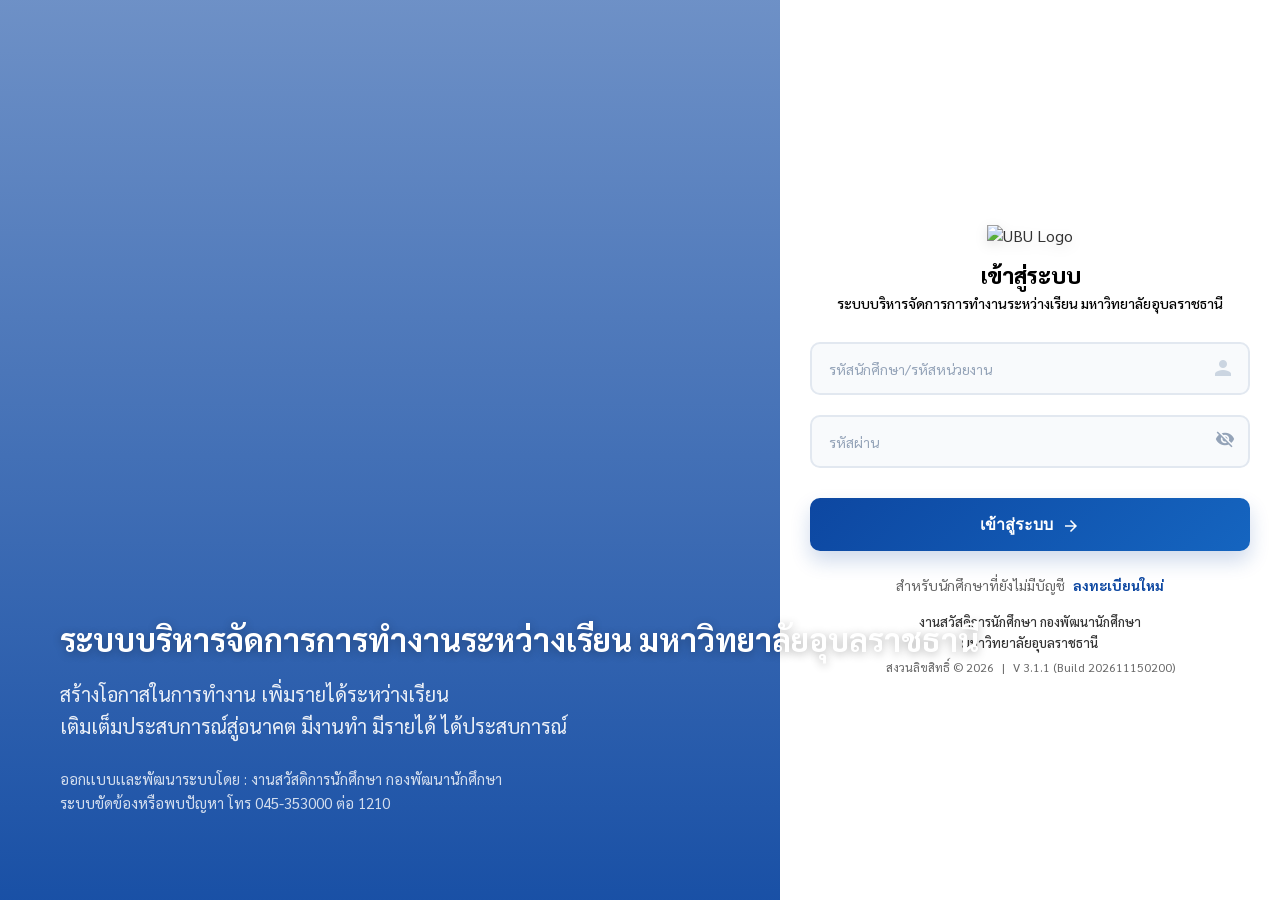
==== commit 7e37938c: "Update index.html" ====
--- a/index.html
+++ b/index.html
@@ -69,7 +69,7 @@
             มหาวิทยาลัยอุบลราชธานี
           </div>
 <div style="font-size: 12px; color: #666; margin-top: 5px;">
-            สงวนลิขสิทธิ์ © 2026 <span style="margin: 0 5px;">|</span> Version 3.1 
+            สงวนลิขสิทธิ์ © 2026 <span style="margin: 0 5px;">|</span> V 3.1.1  (Build 202611150200)
           </div>
 </div>
 <div id="publicPrContainer"></div>
@@ -230,6 +230,6 @@
 <div id="protectedAppMount"></div>
 <script src="./assets/js/config.js"></script>
 <script src="./assets/js/api.js"></script>
-<script src="./assets/js/login.js?v=20261114-report-print-api-v13"></script>
+<script src="./assets/js/login.js?v=20261115-legacy-reports-v14"></script>
 </body>
 </html>
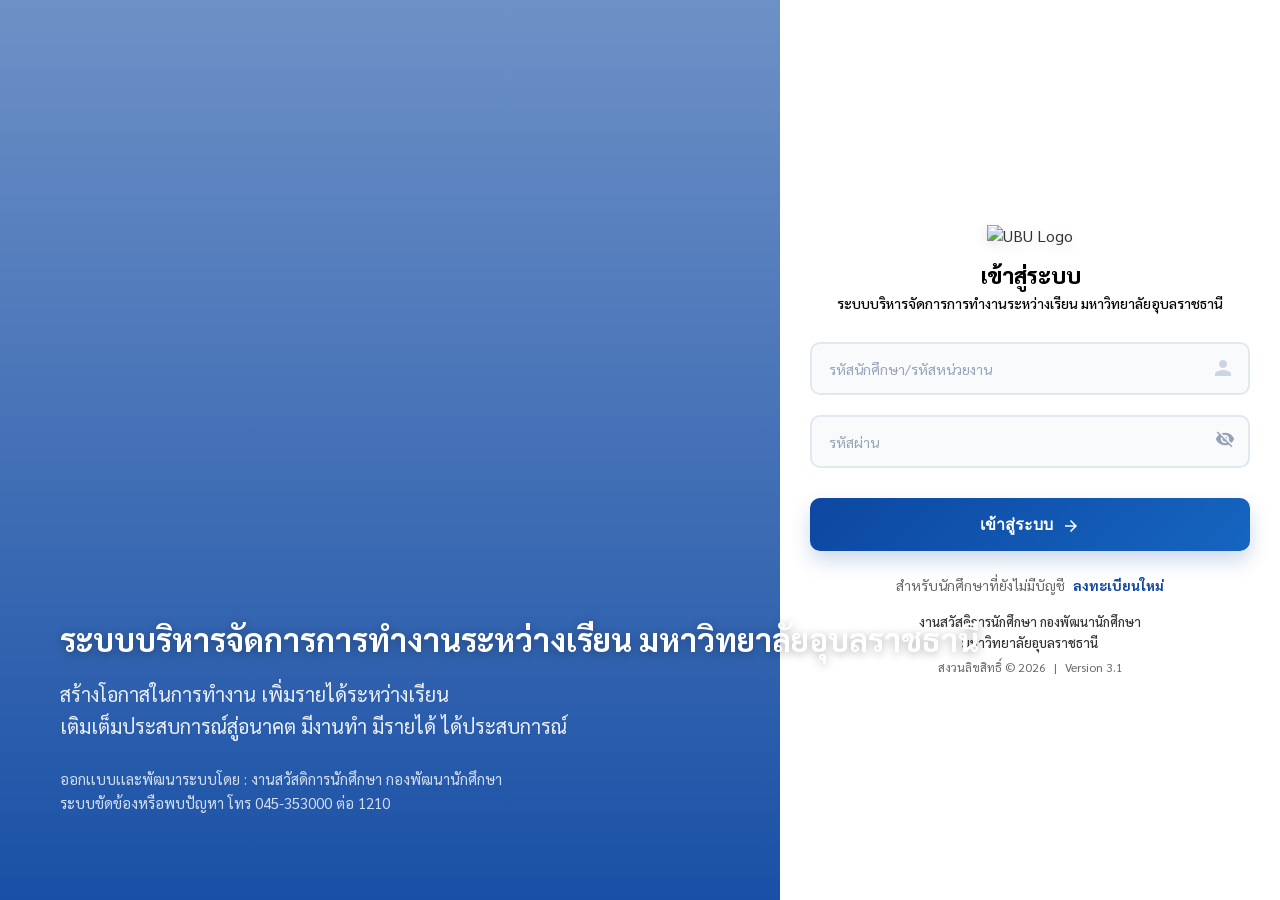
==== commit 6ac1414f: "Add files via upload" ====
--- a/index.html
+++ b/index.html
@@ -69,7 +69,7 @@
             มหาวิทยาลัยอุบลราชธานี
           </div>
 <div style="font-size: 12px; color: #666; margin-top: 5px;">
-            สงวนลิขสิทธิ์ © 2026 <span style="margin: 0 5px;">|</span> V 3.1.1  (Build 202611150200)
+            สงวนลิขสิทธิ์ © 2026 <span style="margin: 0 5px;">|</span> Version 3.1 
           </div>
 </div>
 <div id="publicPrContainer"></div>
@@ -230,6 +230,6 @@
 <div id="protectedAppMount"></div>
 <script src="./assets/js/config.js"></script>
 <script src="./assets/js/api.js"></script>
-<script src="./assets/js/login.js?v=20261115-legacy-reports-v14"></script>
+<script src="./assets/js/login.js?v=20261116-shift-locations-manual-v17"></script>
 </body>
 </html>
